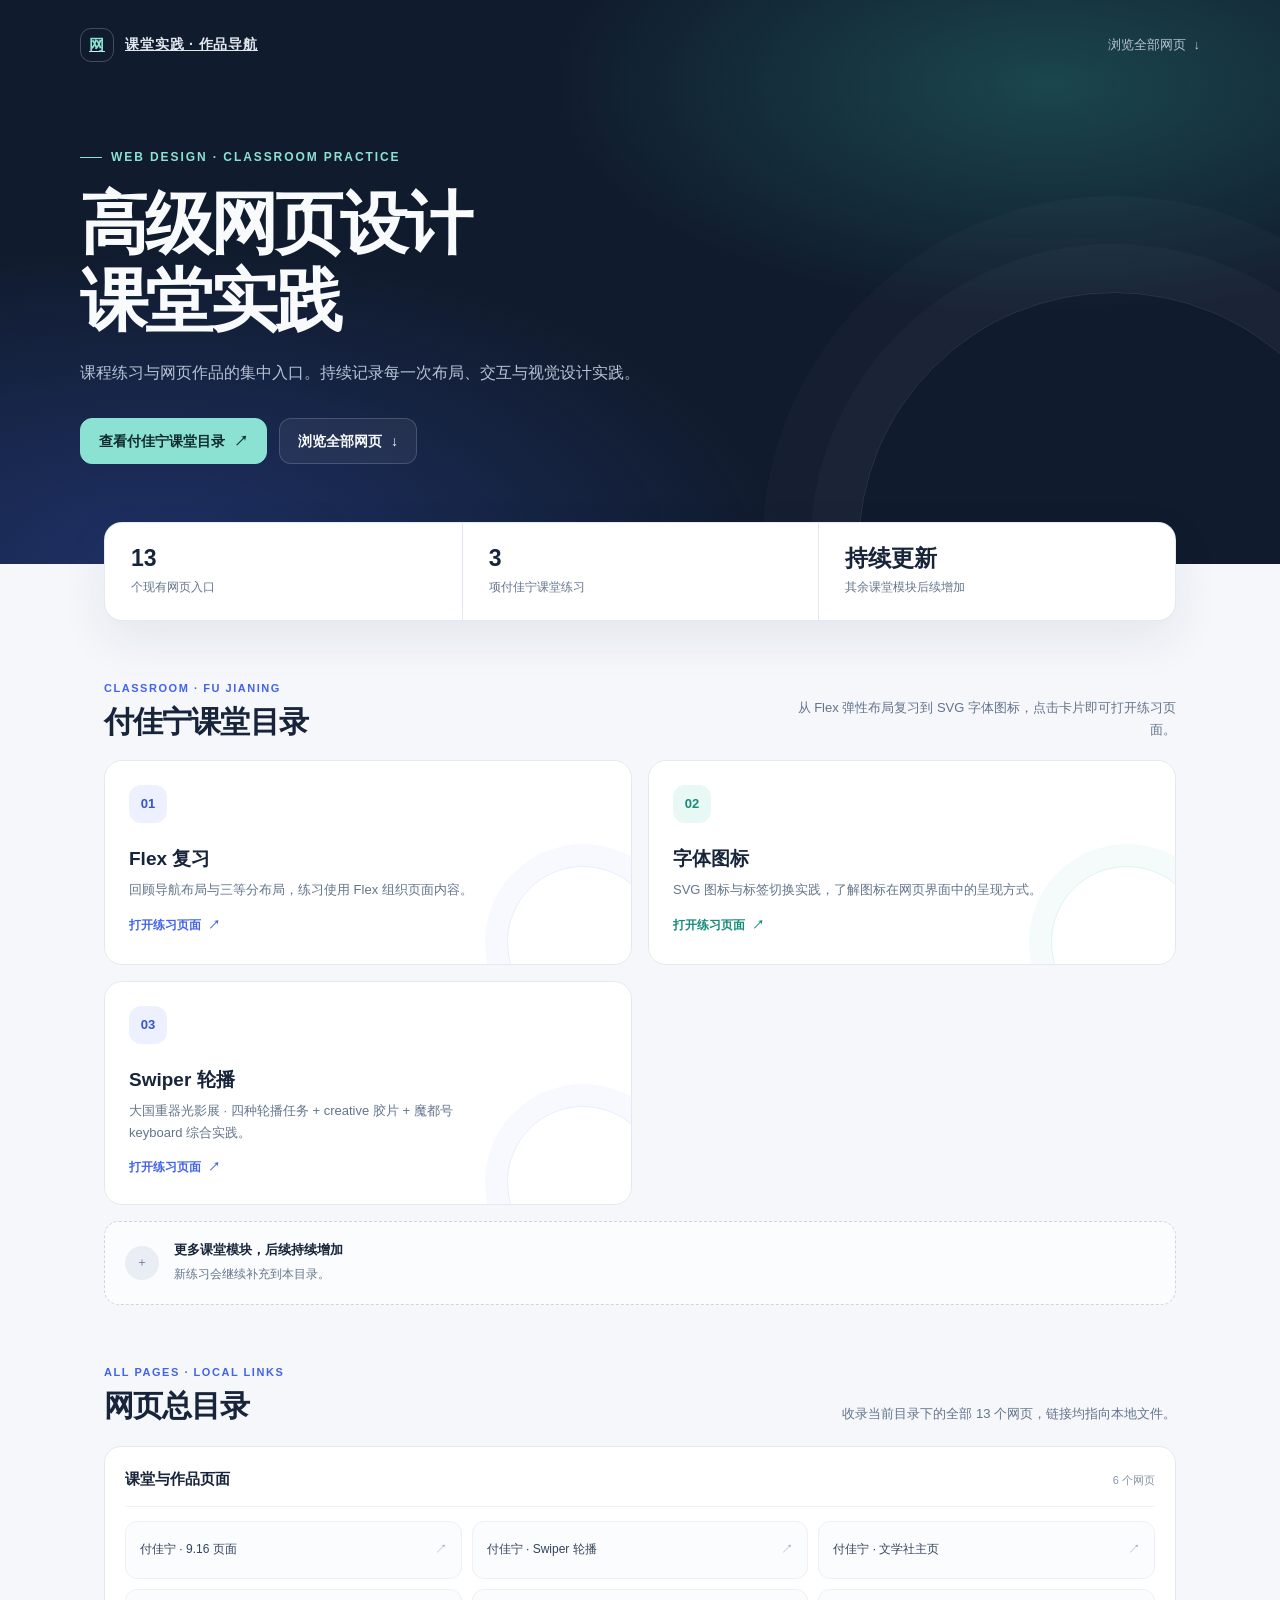
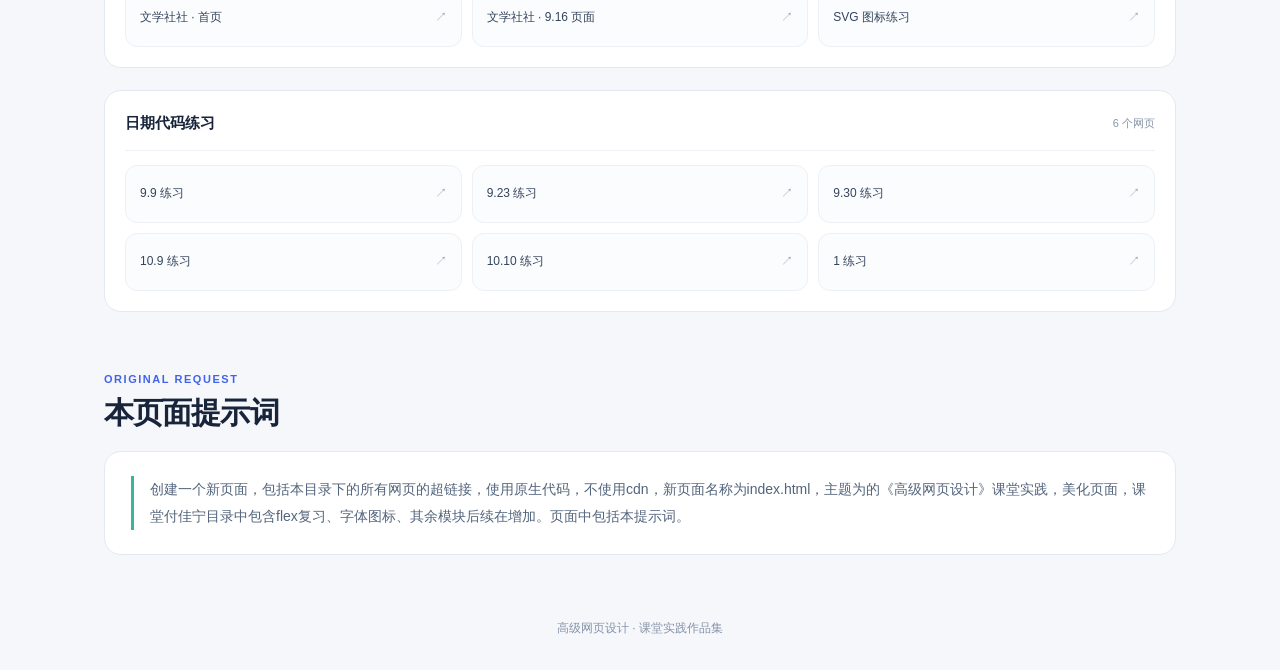
==== index.html @ 36445c53 "课堂实践导航页：新增 Swiper 轮播入口卡片 付佳宁课堂目录加第03项 Swiper 轮播，统计改为3项，网页总目录课堂页面增至6个" ====
<!DOCTYPE html>
<html lang="zh-CN">
<head>
    <meta charset="UTF-8">
    <meta name="viewport" content="width=device-width, initial-scale=1.0">
    <meta name="theme-color" content="#101b2d">
    <title>高级网页设计｜课堂实践</title>
    <style>
        :root {
            color-scheme: light;
            --ink: #17243a;
            --muted: #64748b;
            --paper: #f5f7fb;
            --line: #e4e9f1;
            --blue: #4263eb;
            --teal: #36b6a1;
        }

        * {
            box-sizing: border-box;
        }

        html {
            scroll-behavior: smooth;
        }

        body {
            min-width: 320px;
            margin: 0;
            color: var(--ink);
            background: var(--paper);
            font-family: "Microsoft YaHei", "PingFang SC", Arial, sans-serif;
            line-height: 1.65;
        }

        a {
            color: inherit;
        }

        .hero {
            position: relative;
            overflow: hidden;
            padding: 28px max(6vw, 24px) 100px;
            color: #f8fafc;
            background:
                radial-gradient(ellipse at 82% 15%, rgba(54, 182, 161, .28), transparent 34%),
                radial-gradient(ellipse at 12% 100%, rgba(66, 99, 235, .3), transparent 40%),
                #101b2d;
        }

        .hero::after {
            position: absolute;
            right: -90px;
            bottom: -240px;
            width: 510px;
            height: 510px;
            border: 1px solid rgba(255, 255, 255, .1);
            border-radius: 50%;
            box-shadow: 0 0 0 48px rgba(255, 255, 255, .025), 0 0 0 96px rgba(255, 255, 255, .02);
            content: "";
            pointer-events: none;
        }

        .topbar,
        .hero-content,
        main,
        footer {
            width: min(1120px, 100%);
            margin-inline: auto;
        }

        .topbar {
            display: flex;
            align-items: center;
            justify-content: space-between;
            gap: 20px;
        }

        .brand {
            display: flex;
            align-items: center;
            gap: 11px;
            color: #e2e8f0;
            font-size: 14px;
            font-weight: 700;
            letter-spacing: .06em;
        }

        .brand-mark {
            display: grid;
            width: 34px;
            height: 34px;
            place-items: center;
            border: 1px solid rgba(255, 255, 255, .22);
            border-radius: 11px;
            color: #8ce2d2;
            font-size: 15px;
        }

        .top-link {
            color: #b7c3d5;
            font-size: 13px;
            text-decoration: none;
        }

        .top-link:hover {
            color: white;
        }

        .hero-content {
            position: relative;
            z-index: 1;
            padding-top: 78px;
        }

        .eyebrow {
            display: inline-flex;
            align-items: center;
            gap: 9px;
            margin: 0 0 18px;
            color: #8ce2d2;
            font-size: 12px;
            font-weight: 700;
            letter-spacing: .16em;
            text-transform: uppercase;
        }

        .eyebrow::before {
            width: 22px;
            height: 1px;
            background: currentColor;
            content: "";
        }

        h1 {
            max-width: 760px;
            margin: 0;
            font-size: clamp(38px, 6vw, 68px);
            font-weight: 750;
            letter-spacing: -.045em;
            line-height: 1.12;
        }

        .hero-copy {
            max-width: 570px;
            margin: 22px 0 0;
            color: #b7c3d5;
            font-size: 16px;
        }

        .hero-actions {
            display: flex;
            flex-wrap: wrap;
            gap: 12px;
            margin-top: 32px;
        }

        .button {
            display: inline-flex;
            min-height: 46px;
            align-items: center;
            justify-content: center;
            gap: 9px;
            padding: 0 18px;
            border: 1px solid rgba(255, 255, 255, .16);
            border-radius: 12px;
            color: #f8fafc;
            background: rgba(255, 255, 255, .06);
            font-size: 14px;
            font-weight: 700;
            text-decoration: none;
            transition: transform .2s ease, background .2s ease;
        }

        .button.primary {
            border-color: #8ce2d2;
            color: #102b30;
            background: #8ce2d2;
        }

        .button:hover {
            transform: translateY(-2px);
            background: rgba(255, 255, 255, .13);
        }

        .button.primary:hover {
            background: #a4efdf;
        }

        main {
            position: relative;
            z-index: 2;
            padding: 0 24px 64px;
            margin-top: -42px;
        }

        .overview {
            display: grid;
            grid-template-columns: repeat(3, 1fr);
            overflow: hidden;
            border: 1px solid rgba(226, 232, 240, .9);
            border-radius: 18px;
            background: #fff;
            box-shadow: 0 18px 48px rgba(23, 36, 58, .08);
        }

        .stat {
            padding: 22px 26px;
        }

        .stat + .stat {
            border-left: 1px solid var(--line);
        }

        .stat strong {
            display: block;
            color: var(--ink);
            font-size: 23px;
            line-height: 1.2;
        }

        .stat span {
            display: block;
            margin-top: 5px;
            color: var(--muted);
            font-size: 12px;
        }

        .section {
            padding-top: 58px;
            scroll-margin-top: 24px;
        }

        .section-heading {
            display: flex;
            align-items: end;
            justify-content: space-between;
            gap: 20px;
            margin-bottom: 20px;
        }

        .section-kicker {
            margin: 0 0 6px;
            color: var(--blue);
            font-size: 11px;
            font-weight: 800;
            letter-spacing: .14em;
        }

        h2 {
            margin: 0;
            font-size: clamp(23px, 3vw, 30px);
            letter-spacing: -.03em;
            line-height: 1.25;
        }

        .section-note {
            max-width: 390px;
            margin: 0;
            color: var(--muted);
            font-size: 13px;
            text-align: right;
        }

        .practice-grid {
            display: grid;
            grid-template-columns: repeat(2, minmax(0, 1fr));
            gap: 16px;
        }

        .practice-card {
            position: relative;
            overflow: hidden;
            min-height: 205px;
            padding: 24px;
            border: 1px solid var(--line);
            border-radius: 18px;
            background: #fff;
            text-decoration: none;
            transition: border-color .2s ease, box-shadow .2s ease, transform .2s ease;
        }

        .practice-card::after {
            position: absolute;
            right: -28px;
            bottom: -54px;
            width: 150px;
            height: 150px;
            border: 1px solid rgba(66, 99, 235, .12);
            border-radius: 50%;
            box-shadow: 0 0 0 22px rgba(66, 99, 235, .035);
            content: "";
            pointer-events: none;
        }

        .practice-card:hover,
        .page-link:hover {
            transform: translateY(-3px);
            border-color: #b7c4f7;
            box-shadow: 0 14px 30px rgba(23, 36, 58, .08);
        }

        .practice-card.icon-card::after {
            border-color: rgba(54, 182, 161, .17);
            box-shadow: 0 0 0 22px rgba(54, 182, 161, .05);
        }

        .card-index {
            display: inline-grid;
            width: 38px;
            height: 38px;
            place-items: center;
            border-radius: 12px;
            color: #3754ce;
            background: #edf1ff;
            font-size: 13px;
            font-weight: 800;
        }

        .icon-card .card-index {
            color: #168b79;
            background: #e8f8f4;
        }

        .practice-card h3 {
            margin: 20px 0 5px;
            font-size: 19px;
        }

        .practice-card p {
            max-width: 380px;
            margin: 0;
            color: var(--muted);
            font-size: 13px;
        }

        .card-cta {
            display: inline-block;
            margin-top: 15px;
            color: var(--blue);
            font-size: 12px;
            font-weight: 800;
        }

        .icon-card .card-cta {
            color: #168b79;
        }

        .upcoming {
            display: flex;
            align-items: center;
            gap: 15px;
            margin-top: 16px;
            padding: 17px 20px;
            border: 1px dashed #cbd5e1;
            border-radius: 15px;
            background: rgba(255, 255, 255, .62);
        }

        .upcoming-mark {
            display: grid;
            width: 34px;
            height: 34px;
            flex: 0 0 auto;
            place-items: center;
            border-radius: 50%;
            color: #53647c;
            background: #e9eef5;
            font-size: 19px;
        }

        .upcoming strong {
            display: block;
            font-size: 13px;
        }

        .upcoming span {
            color: var(--muted);
            font-size: 12px;
        }

        .directory-group {
            margin-top: 22px;
            padding: 20px;
            border: 1px solid var(--line);
            border-radius: 17px;
            background: #fff;
        }

        .group-heading {
            display: flex;
            align-items: center;
            justify-content: space-between;
            gap: 12px;
            padding-bottom: 14px;
            border-bottom: 1px solid #eef1f6;
        }

        .group-heading h3 {
            margin: 0;
            font-size: 15px;
        }

        .group-count {
            color: #8794a8;
            font-size: 11px;
        }

        .page-list {
            display: grid;
            grid-template-columns: repeat(3, minmax(0, 1fr));
            gap: 10px;
            padding-top: 14px;
        }

        .page-link {
            display: flex;
            min-height: 58px;
            align-items: center;
            justify-content: space-between;
            gap: 10px;
            padding: 12px 14px;
            border: 1px solid #edf0f5;
            border-radius: 12px;
            color: #34445c;
            background: #fbfcfe;
            font-size: 12px;
            text-decoration: none;
            transition: border-color .2s ease, box-shadow .2s ease, transform .2s ease;
        }

        .page-link span:last-child {
            color: #9aa6b8;
        }

        .prompt-card {
            padding: 24px 26px;
            border: 1px solid var(--line);
            border-radius: 17px;
            background: #fff;
        }

        .prompt-card p {
            margin: 0;
            padding-left: 16px;
            border-left: 3px solid var(--teal);
            color: #53647c;
            font-size: 14px;
            line-height: 1.9;
        }

        footer {
            padding: 0 24px 32px;
            color: #8794a8;
            font-size: 12px;
            text-align: center;
        }

        @media (max-width: 700px) {
            .hero {
                padding: 22px 20px 82px;
            }

            .hero-content {
                padding-top: 62px;
            }

            main {
                padding-inline: 16px;
            }

            .overview {
                grid-template-columns: 1fr;
            }

            .stat {
                display: flex;
                align-items: baseline;
                justify-content: space-between;
                gap: 12px;
                padding: 15px 20px;
            }

            .stat + .stat {
                border-top: 1px solid var(--line);
                border-left: 0;
            }

            .stat span {
                margin-top: 0;
                text-align: right;
            }

            .section-heading {
                align-items: start;
                flex-direction: column;
                gap: 8px;
            }

            .section-note {
                text-align: left;
            }

            .practice-grid {
                grid-template-columns: 1fr;
            }

            .page-list {
                grid-template-columns: repeat(2, minmax(0, 1fr));
            }
        }

        @media (max-width: 440px) {
            .top-link {
                font-size: 11px;
            }

            .page-list {
                grid-template-columns: 1fr;
            }

            .directory-group {
                padding: 16px;
            }
        }

        @media (prefers-reduced-motion: reduce) {
            *,
            *::before,
            *::after {
                scroll-behavior: auto !important;
                transition-duration: .01ms !important;
            }
        }
    </style>
</head>
<body>
    <header class="hero">
        <nav class="topbar" aria-label="页面导航">
            <a class="brand" href="#top">
                <span class="brand-mark" aria-hidden="true">网</span>
                <span>课堂实践 · 作品导航</span>
            </a>
            <a class="top-link" href="#directory">浏览全部网页&nbsp; ↓</a>
        </nav>
        <div class="hero-content" id="top">
            <p class="eyebrow">WEB DESIGN · CLASSROOM PRACTICE</p>
            <h1>高级网页设计<br>课堂实践</h1>
            <p class="hero-copy">课程练习与网页作品的集中入口。持续记录每一次布局、交互与视觉设计实践。</p>
            <div class="hero-actions">
                <a class="button primary" href="#practice">查看付佳宁课堂目录 <span aria-hidden="true">↗</span></a>
                <a class="button" href="#directory">浏览全部网页 <span aria-hidden="true">↓</span></a>
            </div>
        </div>
    </header>

    <main>
        <section class="overview" aria-label="网页目录概况">
            <div class="stat"><strong>13</strong><span>个现有网页入口</span></div>
            <div class="stat"><strong>3</strong><span>项付佳宁课堂练习</span></div>
            <div class="stat"><strong>持续更新</strong><span>其余课堂模块后续增加</span></div>
        </section>

        <section class="section" id="practice">
            <div class="section-heading">
                <div>
                    <p class="section-kicker">CLASSROOM · FU JIANING</p>
                    <h2>付佳宁课堂目录</h2>
                </div>
                <p class="section-note">从 Flex 弹性布局复习到 SVG 字体图标，点击卡片即可打开练习页面。</p>
            </div>

            <div class="practice-grid">
                <a class="practice-card" href="333/24002120623付佳宁/index.html">
                    <span class="card-index">01</span>
                    <h3>Flex 复习</h3>
                    <p>回顾导航布局与三等分布局，练习使用 Flex 组织页面内容。</p>
                    <span class="card-cta">打开练习页面&nbsp; ↗</span>
                </a>
                <a class="practice-card icon-card" href="333/24002120623付佳宁/felx.html">
                    <span class="card-index">02</span>
                    <h3>字体图标</h3>
                    <p>SVG 图标与标签切换实践，了解图标在网页界面中的呈现方式。</p>
                    <span class="card-cta">打开练习页面&nbsp; ↗</span>
                </a>
                <a class="practice-card" href="333/24002120623付佳宁/swiper-task.html">
                    <span class="card-index">03</span>
                    <h3>Swiper 轮播</h3>
                    <p>大国重器光影展 · 四种轮播任务 + creative 胶片 + 魔都号 keyboard 综合实践。</p>
                    <span class="card-cta">打开练习页面&nbsp; ↗</span>
                </a>
            </div>

            <div class="upcoming">
                <span class="upcoming-mark" aria-hidden="true">＋</span>
                <div>
                    <strong>更多课堂模块，后续持续增加</strong>
                    <span>新练习会继续补充到本目录。</span>
                </div>
            </div>
        </section>

        <section class="section" id="directory">
            <div class="section-heading">
                <div>
                    <p class="section-kicker">ALL PAGES · LOCAL LINKS</p>
                    <h2>网页总目录</h2>
                </div>
                <p class="section-note">收录当前目录下的全部 13 个网页，链接均指向本地文件。</p>
            </div>

            <section class="directory-group" aria-labelledby="student-work-title">
                <div class="group-heading">
                    <h3 id="student-work-title">课堂与作品页面</h3>
                    <span class="group-count">6 个网页</span>
                </div>
                <div class="page-list">
                    <a class="page-link" href="333/24002120623付佳宁/9.16.html"><span>付佳宁 · 9.16 页面</span><span>↗</span></a>
                    <a class="page-link" href="333/24002120623付佳宁/swiper-task.html"><span>付佳宁 · Swiper 轮播</span><span>↗</span></a>
                    <a class="page-link" href="24002120623付佳宁/index.html"><span>付佳宁 · 文学社主页</span><span>↗</span></a>
                    <a class="page-link" href="新建文件夹/index.html"><span>文学社社 · 首页</span><span>↗</span></a>
                    <a class="page-link" href="新建文件夹/9.16.html"><span>文学社社 · 9.16 页面</span><span>↗</span></a>
                    <a class="page-link" href="新建文件夹/felx.html"><span>SVG 图标练习</span><span>↗</span></a>
                </div>
            </section>

            <section class="directory-group" aria-labelledby="date-work-title">
                <div class="group-heading">
                    <h3 id="date-work-title">日期代码练习</h3>
                    <span class="group-count">6 个网页</span>
                </div>
                <div class="page-list">
                    <a class="page-link" href="日期代码/9.9.html"><span>9.9 练习</span><span>↗</span></a>
                    <a class="page-link" href="日期代码/9.23.html"><span>9.23 练习</span><span>↗</span></a>
                    <a class="page-link" href="日期代码/9.30.html"><span>9.30 练习</span><span>↗</span></a>
                    <a class="page-link" href="日期代码/10.9.html"><span>10.9 练习</span><span>↗</span></a>
                    <a class="page-link" href="日期代码/10.10.html"><span>10.10 练习</span><span>↗</span></a>
                    <a class="page-link" href="日期代码/1.html"><span>1 练习</span><span>↗</span></a>
                </div>
            </section>
        </section>

        <section class="section" id="prompt">
            <div class="section-heading">
                <div>
                    <p class="section-kicker">ORIGINAL REQUEST</p>
                    <h2>本页面提示词</h2>
                </div>
            </div>
            <div class="prompt-card">
                <p>创建一个新页面，包括本目录下的所有网页的超链接，使用原生代码，不使用cdn，新页面名称为index.html，主题为的《高级网页设计》课堂实践，美化页面，课堂付佳宁目录中包含flex复习、字体图标、其余模块后续在增加。页面中包括本提示词。</p>
            </div>
        </section>
    </main>

    <footer>高级网页设计 · 课堂实践作品集</footer>
</body>
</html>
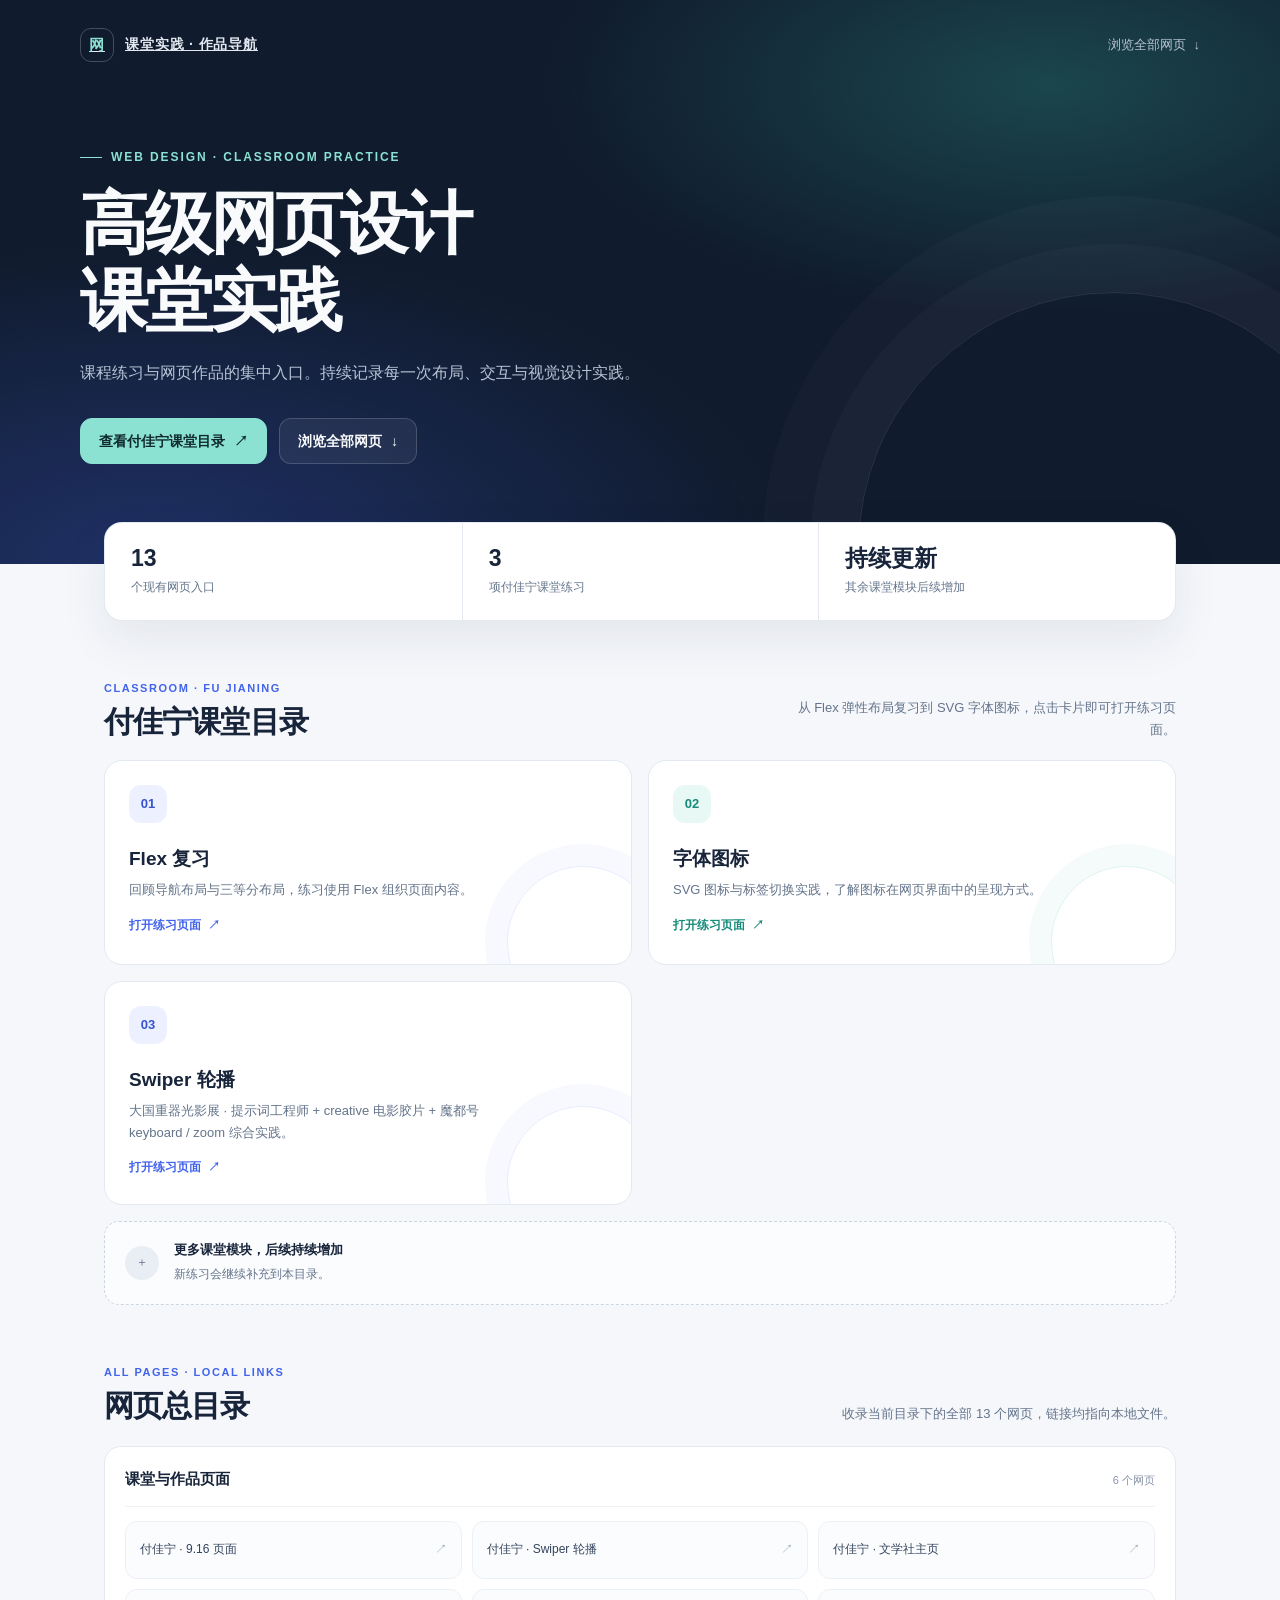
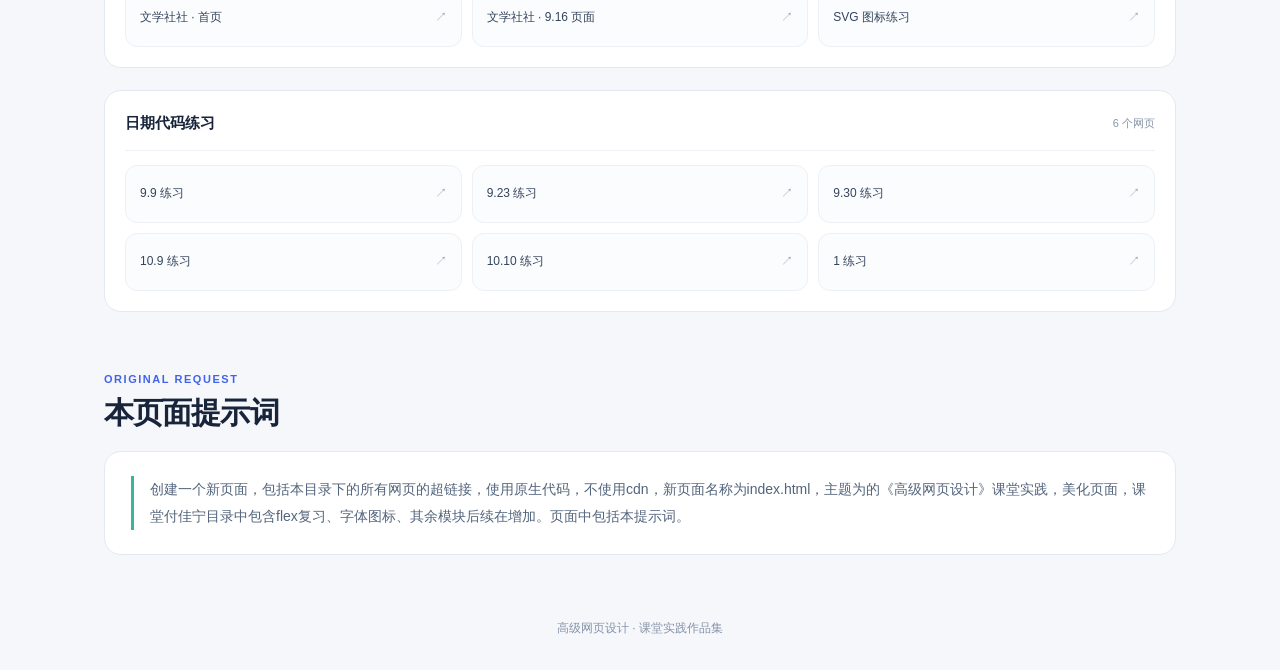
==== commit eb03bad1: "导航页 03 Swiper 轮播卡片改指三任务新页面 swiper-three-tasks.html，描述同步更新" ====
--- a/index.html
+++ b/index.html
@@ -571,22 +571,22 @@
             </div>
 
             <div class="practice-grid">
-                <a class="practice-card" href="333/24002120623付佳宁/index.html">
+                <a class="practice-card" href="333/24002120623fujianing/index.html">
                     <span class="card-index">01</span>
                     <h3>Flex 复习</h3>
                     <p>回顾导航布局与三等分布局，练习使用 Flex 组织页面内容。</p>
                     <span class="card-cta">打开练习页面&nbsp; ↗</span>
                 </a>
-                <a class="practice-card icon-card" href="333/24002120623付佳宁/felx.html">
+                <a class="practice-card icon-card" href="333/24002120623fujianing/felx.html">
                     <span class="card-index">02</span>
                     <h3>字体图标</h3>
                     <p>SVG 图标与标签切换实践，了解图标在网页界面中的呈现方式。</p>
                     <span class="card-cta">打开练习页面&nbsp; ↗</span>
                 </a>
-                <a class="practice-card" href="333/24002120623付佳宁/swiper-task.html">
+                <a class="practice-card" href="swiper-three-tasks.html">
                     <span class="card-index">03</span>
                     <h3>Swiper 轮播</h3>
-                    <p>大国重器光影展 · 四种轮播任务 + creative 胶片 + 魔都号 keyboard 综合实践。</p>
+                    <p>大国重器光影展 · 提示词工程师 + creative 电影胶片 + 魔都号 keyboard / zoom 综合实践。</p>
                     <span class="card-cta">打开练习页面&nbsp; ↗</span>
                 </a>
             </div>
@@ -615,9 +615,9 @@
                     <span class="group-count">6 个网页</span>
                 </div>
                 <div class="page-list">
-                    <a class="page-link" href="333/24002120623付佳宁/9.16.html"><span>付佳宁 · 9.16 页面</span><span>↗</span></a>
-                    <a class="page-link" href="333/24002120623付佳宁/swiper-task.html"><span>付佳宁 · Swiper 轮播</span><span>↗</span></a>
-                    <a class="page-link" href="24002120623付佳宁/index.html"><span>付佳宁 · 文学社主页</span><span>↗</span></a>
+                    <a class="page-link" href="333/24002120623fujianing/9.16.html"><span>付佳宁 · 9.16 页面</span><span>↗</span></a>
+                    <a class="page-link" href="333/24002120623fujianing/swiper-task.html"><span>付佳宁 · Swiper 轮播</span><span>↗</span></a>
+                    <a class="page-link" href="24002120623fujianing/index.html"><span>付佳宁 · 文学社主页</span><span>↗</span></a>
                     <a class="page-link" href="新建文件夹/index.html"><span>文学社社 · 首页</span><span>↗</span></a>
                     <a class="page-link" href="新建文件夹/9.16.html"><span>文学社社 · 9.16 页面</span><span>↗</span></a>
                     <a class="page-link" href="新建文件夹/felx.html"><span>SVG 图标练习</span><span>↗</span></a>
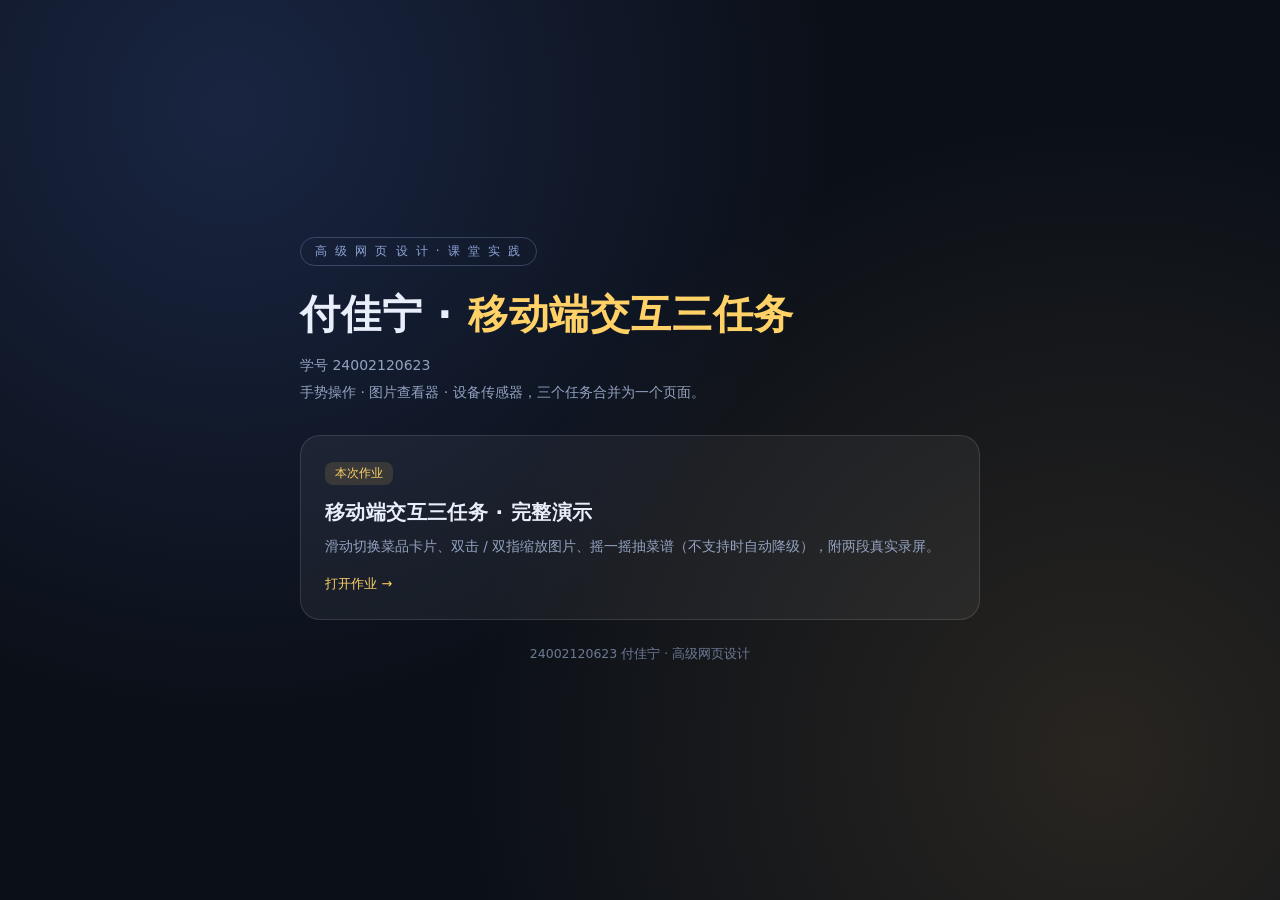
==== commit ebcf0ad5: "清理仓库：只保留本次移动端三任务作业，首页改为唯一入口" ====
--- a/index.html
+++ b/index.html
@@ -1,658 +1,80 @@
 <!DOCTYPE html>
 <html lang="zh-CN">
 <head>
-    <meta charset="UTF-8">
-    <meta name="viewport" content="width=device-width, initial-scale=1.0">
-    <meta name="theme-color" content="#101b2d">
-    <title>高级网页设计｜课堂实践</title>
-    <style>
-        :root {
-            color-scheme: light;
-            --ink: #17243a;
-            --muted: #64748b;
-            --paper: #f5f7fb;
-            --line: #e4e9f1;
-            --blue: #4263eb;
-            --teal: #36b6a1;
-        }
-
-        * {
-            box-sizing: border-box;
-        }
-
-        html {
-            scroll-behavior: smooth;
-        }
-
-        body {
-            min-width: 320px;
-            margin: 0;
-            color: var(--ink);
-            background: var(--paper);
-            font-family: "Microsoft YaHei", "PingFang SC", Arial, sans-serif;
-            line-height: 1.65;
-        }
-
-        a {
-            color: inherit;
-        }
-
-        .hero {
-            position: relative;
-            overflow: hidden;
-            padding: 28px max(6vw, 24px) 100px;
-            color: #f8fafc;
-            background:
-                radial-gradient(ellipse at 82% 15%, rgba(54, 182, 161, .28), transparent 34%),
-                radial-gradient(ellipse at 12% 100%, rgba(66, 99, 235, .3), transparent 40%),
-                #101b2d;
-        }
-
-        .hero::after {
-            position: absolute;
-            right: -90px;
-            bottom: -240px;
-            width: 510px;
-            height: 510px;
-            border: 1px solid rgba(255, 255, 255, .1);
-            border-radius: 50%;
-            box-shadow: 0 0 0 48px rgba(255, 255, 255, .025), 0 0 0 96px rgba(255, 255, 255, .02);
-            content: "";
-            pointer-events: none;
-        }
-
-        .topbar,
-        .hero-content,
-        main,
-        footer {
-            width: min(1120px, 100%);
-            margin-inline: auto;
-        }
-
-        .topbar {
-            display: flex;
-            align-items: center;
-            justify-content: space-between;
-            gap: 20px;
-        }
-
-        .brand {
-            display: flex;
-            align-items: center;
-            gap: 11px;
-            color: #e2e8f0;
-            font-size: 14px;
-            font-weight: 700;
-            letter-spacing: .06em;
-        }
-
-        .brand-mark {
-            display: grid;
-            width: 34px;
-            height: 34px;
-            place-items: center;
-            border: 1px solid rgba(255, 255, 255, .22);
-            border-radius: 11px;
-            color: #8ce2d2;
-            font-size: 15px;
-        }
-
-        .top-link {
-            color: #b7c3d5;
-            font-size: 13px;
-            text-decoration: none;
-        }
-
-        .top-link:hover {
-            color: white;
-        }
-
-        .hero-content {
-            position: relative;
-            z-index: 1;
-            padding-top: 78px;
-        }
-
-        .eyebrow {
-            display: inline-flex;
-            align-items: center;
-            gap: 9px;
-            margin: 0 0 18px;
-            color: #8ce2d2;
-            font-size: 12px;
-            font-weight: 700;
-            letter-spacing: .16em;
-            text-transform: uppercase;
-        }
-
-        .eyebrow::before {
-            width: 22px;
-            height: 1px;
-            background: currentColor;
-            content: "";
-        }
-
-        h1 {
-            max-width: 760px;
-            margin: 0;
-            font-size: clamp(38px, 6vw, 68px);
-            font-weight: 750;
-            letter-spacing: -.045em;
-            line-height: 1.12;
-        }
-
-        .hero-copy {
-            max-width: 570px;
-            margin: 22px 0 0;
-            color: #b7c3d5;
-            font-size: 16px;
-        }
-
-        .hero-actions {
-            display: flex;
-            flex-wrap: wrap;
-            gap: 12px;
-            margin-top: 32px;
-        }
-
-        .button {
-            display: inline-flex;
-            min-height: 46px;
-            align-items: center;
-            justify-content: center;
-            gap: 9px;
-            padding: 0 18px;
-            border: 1px solid rgba(255, 255, 255, .16);
-            border-radius: 12px;
-            color: #f8fafc;
-            background: rgba(255, 255, 255, .06);
-            font-size: 14px;
-            font-weight: 700;
-            text-decoration: none;
-            transition: transform .2s ease, background .2s ease;
-        }
-
-        .button.primary {
-            border-color: #8ce2d2;
-            color: #102b30;
-            background: #8ce2d2;
-        }
-
-        .button:hover {
-            transform: translateY(-2px);
-            background: rgba(255, 255, 255, .13);
-        }
-
-        .button.primary:hover {
-            background: #a4efdf;
-        }
-
-        main {
-            position: relative;
-            z-index: 2;
-            padding: 0 24px 64px;
-            margin-top: -42px;
-        }
-
-        .overview {
-            display: grid;
-            grid-template-columns: repeat(3, 1fr);
-            overflow: hidden;
-            border: 1px solid rgba(226, 232, 240, .9);
-            border-radius: 18px;
-            background: #fff;
-            box-shadow: 0 18px 48px rgba(23, 36, 58, .08);
-        }
-
-        .stat {
-            padding: 22px 26px;
-        }
-
-        .stat + .stat {
-            border-left: 1px solid var(--line);
-        }
-
-        .stat strong {
-            display: block;
-            color: var(--ink);
-            font-size: 23px;
-            line-height: 1.2;
-        }
-
-        .stat span {
-            display: block;
-            margin-top: 5px;
-            color: var(--muted);
-            font-size: 12px;
-        }
-
-        .section {
-            padding-top: 58px;
-            scroll-margin-top: 24px;
-        }
-
-        .section-heading {
-            display: flex;
-            align-items: end;
-            justify-content: space-between;
-            gap: 20px;
-            margin-bottom: 20px;
-        }
-
-        .section-kicker {
-            margin: 0 0 6px;
-            color: var(--blue);
-            font-size: 11px;
-            font-weight: 800;
-            letter-spacing: .14em;
-        }
-
-        h2 {
-            margin: 0;
-            font-size: clamp(23px, 3vw, 30px);
-            letter-spacing: -.03em;
-            line-height: 1.25;
-        }
-
-        .section-note {
-            max-width: 390px;
-            margin: 0;
-            color: var(--muted);
-            font-size: 13px;
-            text-align: right;
-        }
-
-        .practice-grid {
-            display: grid;
-            grid-template-columns: repeat(2, minmax(0, 1fr));
-            gap: 16px;
-        }
-
-        .practice-card {
-            position: relative;
-            overflow: hidden;
-            min-height: 205px;
-            padding: 24px;
-            border: 1px solid var(--line);
-            border-radius: 18px;
-            background: #fff;
-            text-decoration: none;
-            transition: border-color .2s ease, box-shadow .2s ease, transform .2s ease;
-        }
-
-        .practice-card::after {
-            position: absolute;
-            right: -28px;
-            bottom: -54px;
-            width: 150px;
-            height: 150px;
-            border: 1px solid rgba(66, 99, 235, .12);
-            border-radius: 50%;
-            box-shadow: 0 0 0 22px rgba(66, 99, 235, .035);
-            content: "";
-            pointer-events: none;
-        }
-
-        .practice-card:hover,
-        .page-link:hover {
-            transform: translateY(-3px);
-            border-color: #b7c4f7;
-            box-shadow: 0 14px 30px rgba(23, 36, 58, .08);
-        }
-
-        .practice-card.icon-card::after {
-            border-color: rgba(54, 182, 161, .17);
-            box-shadow: 0 0 0 22px rgba(54, 182, 161, .05);
-        }
-
-        .card-index {
-            display: inline-grid;
-            width: 38px;
-            height: 38px;
-            place-items: center;
-            border-radius: 12px;
-            color: #3754ce;
-            background: #edf1ff;
-            font-size: 13px;
-            font-weight: 800;
-        }
-
-        .icon-card .card-index {
-            color: #168b79;
-            background: #e8f8f4;
-        }
-
-        .practice-card h3 {
-            margin: 20px 0 5px;
-            font-size: 19px;
-        }
-
-        .practice-card p {
-            max-width: 380px;
-            margin: 0;
-            color: var(--muted);
-            font-size: 13px;
-        }
-
-        .card-cta {
-            display: inline-block;
-            margin-top: 15px;
-            color: var(--blue);
-            font-size: 12px;
-            font-weight: 800;
-        }
-
-        .icon-card .card-cta {
-            color: #168b79;
-        }
-
-        .upcoming {
-            display: flex;
-            align-items: center;
-            gap: 15px;
-            margin-top: 16px;
-            padding: 17px 20px;
-            border: 1px dashed #cbd5e1;
-            border-radius: 15px;
-            background: rgba(255, 255, 255, .62);
-        }
-
-        .upcoming-mark {
-            display: grid;
-            width: 34px;
-            height: 34px;
-            flex: 0 0 auto;
-            place-items: center;
-            border-radius: 50%;
-            color: #53647c;
-            background: #e9eef5;
-            font-size: 19px;
-        }
-
-        .upcoming strong {
-            display: block;
-            font-size: 13px;
-        }
-
-        .upcoming span {
-            color: var(--muted);
-            font-size: 12px;
-        }
-
-        .directory-group {
-            margin-top: 22px;
-            padding: 20px;
-            border: 1px solid var(--line);
-            border-radius: 17px;
-            background: #fff;
-        }
-
-        .group-heading {
-            display: flex;
-            align-items: center;
-            justify-content: space-between;
-            gap: 12px;
-            padding-bottom: 14px;
-            border-bottom: 1px solid #eef1f6;
-        }
-
-        .group-heading h3 {
-            margin: 0;
-            font-size: 15px;
-        }
-
-        .group-count {
-            color: #8794a8;
-            font-size: 11px;
-        }
-
-        .page-list {
-            display: grid;
-            grid-template-columns: repeat(3, minmax(0, 1fr));
-            gap: 10px;
-            padding-top: 14px;
-        }
-
-        .page-link {
-            display: flex;
-            min-height: 58px;
-            align-items: center;
-            justify-content: space-between;
-            gap: 10px;
-            padding: 12px 14px;
-            border: 1px solid #edf0f5;
-            border-radius: 12px;
-            color: #34445c;
-            background: #fbfcfe;
-            font-size: 12px;
-            text-decoration: none;
-            transition: border-color .2s ease, box-shadow .2s ease, transform .2s ease;
-        }
-
-        .page-link span:last-child {
-            color: #9aa6b8;
-        }
-
-        .prompt-card {
-            padding: 24px 26px;
-            border: 1px solid var(--line);
-            border-radius: 17px;
-            background: #fff;
-        }
-
-        .prompt-card p {
-            margin: 0;
-            padding-left: 16px;
-            border-left: 3px solid var(--teal);
-            color: #53647c;
-            font-size: 14px;
-            line-height: 1.9;
-        }
-
-        footer {
-            padding: 0 24px 32px;
-            color: #8794a8;
-            font-size: 12px;
-            text-align: center;
-        }
-
-        @media (max-width: 700px) {
-            .hero {
-                padding: 22px 20px 82px;
-            }
-
-            .hero-content {
-                padding-top: 62px;
-            }
-
-            main {
-                padding-inline: 16px;
-            }
-
-            .overview {
-                grid-template-columns: 1fr;
-            }
-
-            .stat {
-                display: flex;
-                align-items: baseline;
-                justify-content: space-between;
-                gap: 12px;
-                padding: 15px 20px;
-            }
-
-            .stat + .stat {
-                border-top: 1px solid var(--line);
-                border-left: 0;
-            }
-
-            .stat span {
-                margin-top: 0;
-                text-align: right;
-            }
-
-            .section-heading {
-                align-items: start;
-                flex-direction: column;
-                gap: 8px;
-            }
-
-            .section-note {
-                text-align: left;
-            }
-
-            .practice-grid {
-                grid-template-columns: 1fr;
-            }
-
-            .page-list {
-                grid-template-columns: repeat(2, minmax(0, 1fr));
-            }
-        }
-
-        @media (max-width: 440px) {
-            .top-link {
-                font-size: 11px;
-            }
-
-            .page-list {
-                grid-template-columns: 1fr;
-            }
-
-            .directory-group {
-                padding: 16px;
-            }
-        }
-
-        @media (prefers-reduced-motion: reduce) {
-            *,
-            *::before,
-            *::after {
-                scroll-behavior: auto !important;
-                transition-duration: .01ms !important;
-            }
-        }
-    </style>
+<meta charset="UTF-8">
+<meta name="viewport" content="width=device-width, initial-scale=1.0">
+<meta name="theme-color" content="#0b1018">
+<title>高级网页设计 · 付佳宁</title>
+<style>
+  /* fjn_ 首页入口：只保留本次移动端三任务作业 */
+  * { margin: 0; padding: 0; box-sizing: border-box; }
+  body {
+    min-height: 100vh;
+    display: flex;
+    align-items: center;
+    justify-content: center;
+    padding: 24px;
+    font-family: "PingFang SC", "Microsoft YaHei", system-ui, sans-serif;
+    color: #e9eefb;
+    background:
+      radial-gradient(circle at 18% 12%, rgba(88, 130, 255, .18), transparent 46%),
+      radial-gradient(circle at 86% 84%, rgba(255, 188, 92, .12), transparent 48%),
+      #0b1018;
+  }
+  .fjn_wrap { width: 100%; max-width: 680px; }
+  .fjn_eyebrow {
+    display: inline-block;
+    font-size: 12px;
+    letter-spacing: .18em;
+    color: #8fa6d8;
+    border: 1px solid rgba(143, 166, 216, .3);
+    border-radius: 999px;
+    padding: 5px 14px;
+    margin-bottom: 22px;
+  }
+  h1 { font-size: clamp(28px, 7vw, 40px); line-height: 1.3; letter-spacing: .02em; }
+  h1 span { color: #ffd166; }
+  .fjn_sub { margin-top: 12px; font-size: 14px; line-height: 1.9; color: #93a2c0; }
+  .fjn_card {
+    display: block;
+    margin-top: 30px;
+    padding: 26px 24px;
+    border-radius: 20px;
+    text-decoration: none;
+    color: inherit;
+    background: rgba(255, 255, 255, .05);
+    border: 1px solid rgba(255, 255, 255, .12);
+    transition: transform .22s ease, border-color .22s ease, background .22s ease;
+  }
+  .fjn_card:hover { transform: translateY(-3px); border-color: rgba(255, 209, 102, .42); background: rgba(255, 255, 255, .08); }
+  .fjn_tag {
+    display: inline-block;
+    font-size: 12px;
+    color: #ffd166;
+    background: rgba(255, 209, 102, .12);
+    border-radius: 8px;
+    padding: 3px 10px;
+  }
+  .fjn_card h2 { margin-top: 14px; font-size: 20px; letter-spacing: .02em; }
+  .fjn_card p { margin-top: 8px; font-size: 13.5px; line-height: 1.85; color: #93a2c0; }
+  .fjn_go { display: inline-block; margin-top: 16px; font-size: 13px; color: #ffd166; }
+  footer { margin-top: 26px; font-size: 12.5px; color: #6c7a94; text-align: center; }
+</style>
 </head>
 <body>
-    <header class="hero">
-        <nav class="topbar" aria-label="页面导航">
-            <a class="brand" href="#top">
-                <span class="brand-mark" aria-hidden="true">网</span>
-                <span>课堂实践 · 作品导航</span>
-            </a>
-            <a class="top-link" href="#directory">浏览全部网页&nbsp; ↓</a>
-        </nav>
-        <div class="hero-content" id="top">
-            <p class="eyebrow">WEB DESIGN · CLASSROOM PRACTICE</p>
-            <h1>高级网页设计<br>课堂实践</h1>
-            <p class="hero-copy">课程练习与网页作品的集中入口。持续记录每一次布局、交互与视觉设计实践。</p>
-            <div class="hero-actions">
-                <a class="button primary" href="#practice">查看付佳宁课堂目录 <span aria-hidden="true">↗</span></a>
-                <a class="button" href="#directory">浏览全部网页 <span aria-hidden="true">↓</span></a>
-            </div>
-        </div>
-    </header>
+<div class="fjn_wrap">
+  <span class="fjn_eyebrow">高 级 网 页 设 计 · 课 堂 实 践</span>
+  <h1>付佳宁 · <span>移动端交互三任务</span></h1>
+  <p class="fjn_sub">学号 24002120623<br>手势操作 · 图片查看器 · 设备传感器，三个任务合并为一个页面。</p>
 
-    <main>
-        <section class="overview" aria-label="网页目录概况">
-            <div class="stat"><strong>13</strong><span>个现有网页入口</span></div>
-            <div class="stat"><strong>3</strong><span>项付佳宁课堂练习</span></div>
-            <div class="stat"><strong>持续更新</strong><span>其余课堂模块后续增加</span></div>
-        </section>
+  <a class="fjn_card" href="mobile-three-tasks.html">
+    <span class="fjn_tag">本次作业</span>
+    <h2>移动端交互三任务 · 完整演示</h2>
+    <p>滑动切换菜品卡片、双击 / 双指缩放图片、摇一摇抽菜谱（不支持时自动降级），附两段真实录屏。</p>
+    <span class="fjn_go">打开作业 →</span>
+  </a>
 
-        <section class="section" id="practice">
-            <div class="section-heading">
-                <div>
-                    <p class="section-kicker">CLASSROOM · FU JIANING</p>
-                    <h2>付佳宁课堂目录</h2>
-                </div>
-                <p class="section-note">从 Flex 弹性布局复习到 SVG 字体图标，点击卡片即可打开练习页面。</p>
-            </div>
-
-            <div class="practice-grid">
-                <a class="practice-card" href="333/24002120623fujianing/index.html">
-                    <span class="card-index">01</span>
-                    <h3>Flex 复习</h3>
-                    <p>回顾导航布局与三等分布局，练习使用 Flex 组织页面内容。</p>
-                    <span class="card-cta">打开练习页面&nbsp; ↗</span>
-                </a>
-                <a class="practice-card icon-card" href="333/24002120623fujianing/felx.html">
-                    <span class="card-index">02</span>
-                    <h3>字体图标</h3>
-                    <p>SVG 图标与标签切换实践，了解图标在网页界面中的呈现方式。</p>
-                    <span class="card-cta">打开练习页面&nbsp; ↗</span>
-                </a>
-                <a class="practice-card" href="swiper-three-tasks.html">
-                    <span class="card-index">03</span>
-                    <h3>Swiper 轮播</h3>
-                    <p>大国重器光影展 · 提示词工程师 + creative 电影胶片 + 魔都号 keyboard / zoom 综合实践。</p>
-                    <span class="card-cta">打开练习页面&nbsp; ↗</span>
-                </a>
-            </div>
-
-            <div class="upcoming">
-                <span class="upcoming-mark" aria-hidden="true">＋</span>
-                <div>
-                    <strong>更多课堂模块，后续持续增加</strong>
-                    <span>新练习会继续补充到本目录。</span>
-                </div>
-            </div>
-        </section>
-
-        <section class="section" id="directory">
-            <div class="section-heading">
-                <div>
-                    <p class="section-kicker">ALL PAGES · LOCAL LINKS</p>
-                    <h2>网页总目录</h2>
-                </div>
-                <p class="section-note">收录当前目录下的全部 13 个网页，链接均指向本地文件。</p>
-            </div>
-
-            <section class="directory-group" aria-labelledby="student-work-title">
-                <div class="group-heading">
-                    <h3 id="student-work-title">课堂与作品页面</h3>
-                    <span class="group-count">6 个网页</span>
-                </div>
-                <div class="page-list">
-                    <a class="page-link" href="333/24002120623fujianing/9.16.html"><span>付佳宁 · 9.16 页面</span><span>↗</span></a>
-                    <a class="page-link" href="333/24002120623fujianing/swiper-task.html"><span>付佳宁 · Swiper 轮播</span><span>↗</span></a>
-                    <a class="page-link" href="24002120623fujianing/index.html"><span>付佳宁 · 文学社主页</span><span>↗</span></a>
-                    <a class="page-link" href="新建文件夹/index.html"><span>文学社社 · 首页</span><span>↗</span></a>
-                    <a class="page-link" href="新建文件夹/9.16.html"><span>文学社社 · 9.16 页面</span><span>↗</span></a>
-                    <a class="page-link" href="新建文件夹/felx.html"><span>SVG 图标练习</span><span>↗</span></a>
-                </div>
-            </section>
-
-            <section class="directory-group" aria-labelledby="date-work-title">
-                <div class="group-heading">
-                    <h3 id="date-work-title">日期代码练习</h3>
-                    <span class="group-count">6 个网页</span>
-                </div>
-                <div class="page-list">
-                    <a class="page-link" href="日期代码/9.9.html"><span>9.9 练习</span><span>↗</span></a>
-                    <a class="page-link" href="日期代码/9.23.html"><span>9.23 练习</span><span>↗</span></a>
-                    <a class="page-link" href="日期代码/9.30.html"><span>9.30 练习</span><span>↗</span></a>
-                    <a class="page-link" href="日期代码/10.9.html"><span>10.9 练习</span><span>↗</span></a>
-                    <a class="page-link" href="日期代码/10.10.html"><span>10.10 练习</span><span>↗</span></a>
-                    <a class="page-link" href="日期代码/1.html"><span>1 练习</span><span>↗</span></a>
-                </div>
-            </section>
-        </section>
-
-        <section class="section" id="prompt">
-            <div class="section-heading">
-                <div>
-                    <p class="section-kicker">ORIGINAL REQUEST</p>
-                    <h2>本页面提示词</h2>
-                </div>
-            </div>
-            <div class="prompt-card">
-                <p>创建一个新页面，包括本目录下的所有网页的超链接，使用原生代码，不使用cdn，新页面名称为index.html，主题为的《高级网页设计》课堂实践，美化页面，课堂付佳宁目录中包含flex复习、字体图标、其余模块后续在增加。页面中包括本提示词。</p>
-            </div>
-        </section>
-    </main>
-
-    <footer>高级网页设计 · 课堂实践作品集</footer>
+  <footer>24002120623 付佳宁 · 高级网页设计</footer>
+</div>
 </body>
 </html>
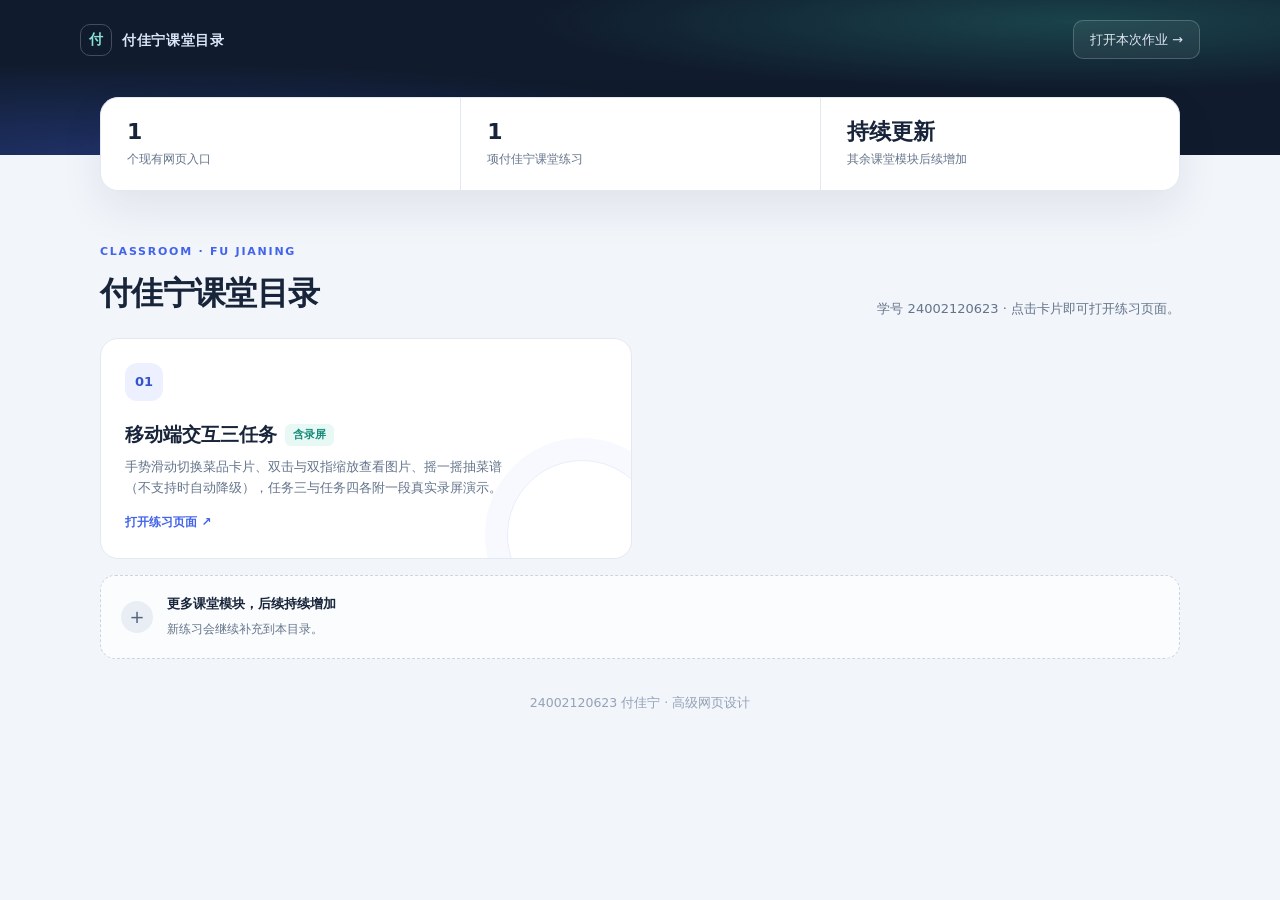
==== commit 9644b11a: "首页恢复课堂目录样式，入口指向带录屏的移动端三任务" ====
--- a/index.html
+++ b/index.html
@@ -4,77 +4,259 @@
 <meta charset="UTF-8">
 <meta name="viewport" content="width=device-width, initial-scale=1.0">
 <meta name="theme-color" content="#0b1018">
-<title>高级网页设计 · 付佳宁</title>
+<title>付佳宁课堂目录 · 高级网页设计</title>
 <style>
-  /* fjn_ 首页入口：只保留本次移动端三任务作业 */
+  /* fjn_ 课堂目录首页 */
   * { margin: 0; padding: 0; box-sizing: border-box; }
   body {
-    min-height: 100vh;
+    font-family: "PingFang SC", "Microsoft YaHei", system-ui, sans-serif;
+    color: #17243a;
+    background: #f2f5fa;
+    line-height: 1.65;
+  }
+  a { color: inherit; }
+
+  .fjn_hero {
+    padding: 20px max(6vw, 20px) 96px;
+    color: #f8fafc;
+    background:
+      radial-gradient(ellipse at 84% 14%, rgba(54, 182, 161, .26), transparent 36%),
+      radial-gradient(ellipse at 10% 100%, rgba(66, 99, 235, .3), transparent 42%),
+      #101b2d;
+  }
+  .fjn_topbar {
     display: flex;
     align-items: center;
-    justify-content: center;
+    justify-content: space-between;
+    gap: 16px;
+    max-width: 1120px;
+    margin: 0 auto;
+  }
+  .fjn_brand {
+    display: flex;
+    align-items: center;
+    gap: 10px;
+    font-size: 13.5px;
+    font-weight: 700;
+    letter-spacing: .05em;
+    color: #dbe6f8;
+  }
+  .fjn_mark {
+    display: grid;
+    place-items: center;
+    width: 32px;
+    height: 32px;
+    border-radius: 10px;
+    border: 1px solid rgba(255, 255, 255, .22);
+    color: #8ce2d2;
+    font-size: 14px;
+  }
+  .fjn_topbtn {
+    padding: 8px 16px;
+    border-radius: 10px;
+    border: 1px solid rgba(255, 255, 255, .2);
+    color: #e2e8f0;
+    font-size: 13px;
+    text-decoration: none;
+    background: rgba(255, 255, 255, .06);
+    transition: background .2s ease;
+  }
+  .fjn_topbtn:hover { background: rgba(255, 255, 255, .14); }
+
+  .fjn_main {
+    position: relative;
+    z-index: 2;
+    width: min(1120px, 100%);
+    margin: -58px auto 0;
+    padding: 0 20px 70px;
+  }
+  .fjn_stats {
+    display: grid;
+    grid-template-columns: repeat(3, 1fr);
+    overflow: hidden;
+    border-radius: 18px;
+    background: #fff;
+    border: 1px solid #e4e9f1;
+    box-shadow: 0 18px 44px rgba(23, 36, 58, .08);
+  }
+  .fjn_stat { padding: 20px 26px; }
+  .fjn_stat + .fjn_stat { border-left: 1px solid #e4e9f1; }
+  .fjn_stat strong { display: block; font-size: 22px; line-height: 1.25; }
+  .fjn_stat span { display: block; margin-top: 4px; font-size: 12px; color: #64748b; }
+
+  .fjn_sectionhead {
+    display: flex;
+    align-items: flex-end;
+    justify-content: space-between;
+    gap: 18px;
+    margin: 52px 0 18px;
+  }
+  .fjn_kicker {
+    font-size: 11px;
+    font-weight: 800;
+    letter-spacing: .16em;
+    color: #4263eb;
+  }
+  .fjn_sectionhead h1 {
+    margin-top: 6px;
+    font-size: clamp(24px, 4vw, 32px);
+    letter-spacing: -.02em;
+  }
+  .fjn_note {
+    max-width: 380px;
+    font-size: 13px;
+    color: #64748b;
+    text-align: right;
+  }
+
+  .fjn_grid {
+    display: grid;
+    grid-template-columns: repeat(2, minmax(0, 1fr));
+    gap: 16px;
+  }
+  .fjn_card {
+    position: relative;
+    display: block;
+    overflow: hidden;
     padding: 24px;
-    font-family: "PingFang SC", "Microsoft YaHei", system-ui, sans-serif;
-    color: #e9eefb;
-    background:
-      radial-gradient(circle at 18% 12%, rgba(88, 130, 255, .18), transparent 46%),
-      radial-gradient(circle at 86% 84%, rgba(255, 188, 92, .12), transparent 48%),
-      #0b1018;
-  }
-  .fjn_wrap { width: 100%; max-width: 680px; }
-  .fjn_eyebrow {
+    border-radius: 18px;
+    background: #fff;
+    border: 1px solid #e4e9f1;
+    text-decoration: none;
+    transition: transform .2s ease, box-shadow .2s ease, border-color .2s ease;
+  }
+  .fjn_card:hover {
+    transform: translateY(-3px);
+    border-color: #b7c4f7;
+    box-shadow: 0 14px 30px rgba(23, 36, 58, .08);
+  }
+  .fjn_card::after {
+    content: "";
+    position: absolute;
+    right: -26px;
+    bottom: -52px;
+    width: 148px;
+    height: 148px;
+    border-radius: 50%;
+    border: 1px solid rgba(66, 99, 235, .12);
+    box-shadow: 0 0 0 22px rgba(66, 99, 235, .035);
+    pointer-events: none;
+  }
+  .fjn_no {
+    display: inline-grid;
+    place-items: center;
+    width: 38px;
+    height: 38px;
+    border-radius: 12px;
+    background: #edf1ff;
+    color: #3754ce;
+    font-size: 13px;
+    font-weight: 800;
+  }
+  .fjn_card h2 { margin: 18px 0 6px; font-size: 19px; }
+  .fjn_card p { font-size: 13px; color: #64748b; max-width: 380px; }
+  .fjn_cta {
     display: inline-block;
+    margin-top: 14px;
     font-size: 12px;
-    letter-spacing: .18em;
-    color: #8fa6d8;
-    border: 1px solid rgba(143, 166, 216, .3);
-    border-radius: 999px;
-    padding: 5px 14px;
-    margin-bottom: 22px;
-  }
-  h1 { font-size: clamp(28px, 7vw, 40px); line-height: 1.3; letter-spacing: .02em; }
-  h1 span { color: #ffd166; }
-  .fjn_sub { margin-top: 12px; font-size: 14px; line-height: 1.9; color: #93a2c0; }
-  .fjn_card {
-    display: block;
-    margin-top: 30px;
-    padding: 26px 24px;
-    border-radius: 20px;
-    text-decoration: none;
-    color: inherit;
-    background: rgba(255, 255, 255, .05);
-    border: 1px solid rgba(255, 255, 255, .12);
-    transition: transform .22s ease, border-color .22s ease, background .22s ease;
-  }
-  .fjn_card:hover { transform: translateY(-3px); border-color: rgba(255, 209, 102, .42); background: rgba(255, 255, 255, .08); }
-  .fjn_tag {
+    font-weight: 800;
+    color: #4263eb;
+  }
+  .fjn_badge {
     display: inline-block;
-    font-size: 12px;
-    color: #ffd166;
-    background: rgba(255, 209, 102, .12);
-    border-radius: 8px;
-    padding: 3px 10px;
-  }
-  .fjn_card h2 { margin-top: 14px; font-size: 20px; letter-spacing: .02em; }
-  .fjn_card p { margin-top: 8px; font-size: 13.5px; line-height: 1.85; color: #93a2c0; }
-  .fjn_go { display: inline-block; margin-top: 16px; font-size: 13px; color: #ffd166; }
-  footer { margin-top: 26px; font-size: 12.5px; color: #6c7a94; text-align: center; }
+    margin-left: 8px;
+    padding: 2px 8px;
+    border-radius: 6px;
+    font-size: 11px;
+    font-weight: 700;
+    color: #168b79;
+    background: #e8f8f4;
+    vertical-align: middle;
+  }
+
+  .fjn_more {
+    display: flex;
+    align-items: center;
+    gap: 14px;
+    margin-top: 16px;
+    padding: 17px 20px;
+    border-radius: 15px;
+    border: 1px dashed #cbd5e1;
+    background: rgba(255, 255, 255, .65);
+  }
+  .fjn_more i {
+    display: grid;
+    place-items: center;
+    width: 32px;
+    height: 32px;
+    border-radius: 50%;
+    background: #e9eef5;
+    color: #53647c;
+    font-style: normal;
+    font-size: 18px;
+  }
+  .fjn_more strong { display: block; font-size: 13px; }
+  .fjn_more span { font-size: 12px; color: #64748b; }
+
+  .fjn_foot {
+    margin-top: 34px;
+    text-align: center;
+    font-size: 12.5px;
+    color: #94a3b8;
+  }
+
+  @media (max-width: 720px) {
+    .fjn_grid { grid-template-columns: 1fr; }
+    .fjn_stats { grid-template-columns: 1fr; }
+    .fjn_stat + .fjn_stat { border-left: 0; border-top: 1px solid #e4e9f1; }
+    .fjn_sectionhead { flex-direction: column; align-items: flex-start; }
+    .fjn_note { text-align: left; }
+  }
 </style>
 </head>
 <body>
-<div class="fjn_wrap">
-  <span class="fjn_eyebrow">高 级 网 页 设 计 · 课 堂 实 践</span>
-  <h1>付佳宁 · <span>移动端交互三任务</span></h1>
-  <p class="fjn_sub">学号 24002120623<br>手势操作 · 图片查看器 · 设备传感器，三个任务合并为一个页面。</p>
-
-  <a class="fjn_card" href="mobile-three-tasks.html">
-    <span class="fjn_tag">本次作业</span>
-    <h2>移动端交互三任务 · 完整演示</h2>
-    <p>滑动切换菜品卡片、双击 / 双指缩放图片、摇一摇抽菜谱（不支持时自动降级），附两段真实录屏。</p>
-    <span class="fjn_go">打开作业 →</span>
-  </a>
-
-  <footer>24002120623 付佳宁 · 高级网页设计</footer>
+
+<div class="fjn_hero">
+  <div class="fjn_topbar">
+    <div class="fjn_brand"><span class="fjn_mark">付</span>付佳宁课堂目录</div>
+    <a class="fjn_topbtn" href="mobile-three-tasks.html">打开本次作业 →</a>
+  </div>
 </div>
+
+<div class="fjn_main">
+  <div class="fjn_stats">
+    <div class="fjn_stat"><strong>1</strong><span>个现有网页入口</span></div>
+    <div class="fjn_stat"><strong>1</strong><span>项付佳宁课堂练习</span></div>
+    <div class="fjn_stat"><strong>持续更新</strong><span>其余课堂模块后续增加</span></div>
+  </div>
+
+  <div class="fjn_sectionhead">
+    <div>
+      <div class="fjn_kicker">CLASSROOM · FU JIANING</div>
+      <h1>付佳宁课堂目录</h1>
+    </div>
+    <p class="fjn_note">学号 24002120623 · 点击卡片即可打开练习页面。</p>
+  </div>
+
+  <div class="fjn_grid">
+    <a class="fjn_card" href="mobile-three-tasks.html">
+      <span class="fjn_no">01</span>
+      <h2>移动端交互三任务<span class="fjn_badge">含录屏</span></h2>
+      <p>手势滑动切换菜品卡片、双击与双指缩放查看图片、摇一摇抽菜谱（不支持时自动降级），任务三与任务四各附一段真实录屏演示。</p>
+      <span class="fjn_cta">打开练习页面 ↗</span>
+    </a>
+  </div>
+
+  <div class="fjn_more">
+    <i>+</i>
+    <div>
+      <strong>更多课堂模块，后续持续增加</strong>
+      <span>新练习会继续补充到本目录。</span>
+    </div>
+  </div>
+
+  <div class="fjn_foot">24002120623 付佳宁 · 高级网页设计</div>
+</div>
+
 </body>
 </html>
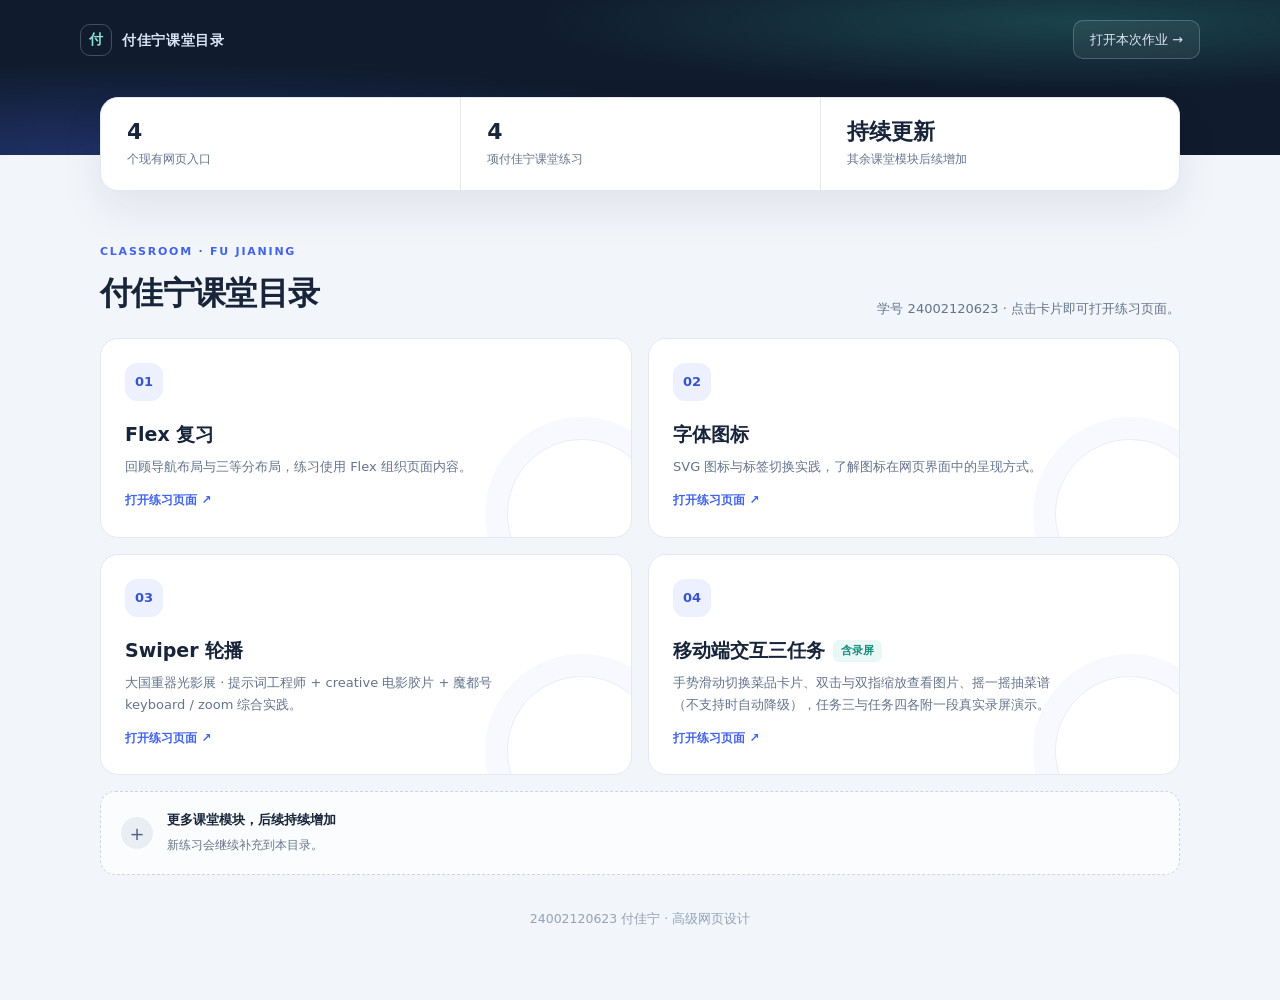
==== commit be4bd1a3: "补回 Flex 复习、字体图标、Swiper 轮播三张旧卡片及对应页面" ====
--- a/index.html
+++ b/index.html
@@ -225,8 +225,8 @@
 
 <div class="fjn_main">
   <div class="fjn_stats">
-    <div class="fjn_stat"><strong>1</strong><span>个现有网页入口</span></div>
-    <div class="fjn_stat"><strong>1</strong><span>项付佳宁课堂练习</span></div>
+    <div class="fjn_stat"><strong>4</strong><span>个现有网页入口</span></div>
+    <div class="fjn_stat"><strong>4</strong><span>项付佳宁课堂练习</span></div>
     <div class="fjn_stat"><strong>持续更新</strong><span>其余课堂模块后续增加</span></div>
   </div>
 
@@ -239,8 +239,29 @@
   </div>
 
   <div class="fjn_grid">
+    <a class="fjn_card" href="333/24002120623fujianing/index.html">
+      <span class="fjn_no">01</span>
+      <h2>Flex 复习</h2>
+      <p>回顾导航布局与三等分布局，练习使用 Flex 组织页面内容。</p>
+      <span class="fjn_cta">打开练习页面 ↗</span>
+    </a>
+
+    <a class="fjn_card" href="333/24002120623fujianing/felx.html">
+      <span class="fjn_no">02</span>
+      <h2>字体图标</h2>
+      <p>SVG 图标与标签切换实践，了解图标在网页界面中的呈现方式。</p>
+      <span class="fjn_cta">打开练习页面 ↗</span>
+    </a>
+
+    <a class="fjn_card" href="swiper-three-tasks.html">
+      <span class="fjn_no">03</span>
+      <h2>Swiper 轮播</h2>
+      <p>大国重器光影展 · 提示词工程师 + creative 电影胶片 + 魔都号 keyboard / zoom 综合实践。</p>
+      <span class="fjn_cta">打开练习页面 ↗</span>
+    </a>
+
     <a class="fjn_card" href="mobile-three-tasks.html">
-      <span class="fjn_no">01</span>
+      <span class="fjn_no">04</span>
       <h2>移动端交互三任务<span class="fjn_badge">含录屏</span></h2>
       <p>手势滑动切换菜品卡片、双击与双指缩放查看图片、摇一摇抽菜谱（不支持时自动降级），任务三与任务四各附一段真实录屏演示。</p>
       <span class="fjn_cta">打开练习页面 ↗</span>
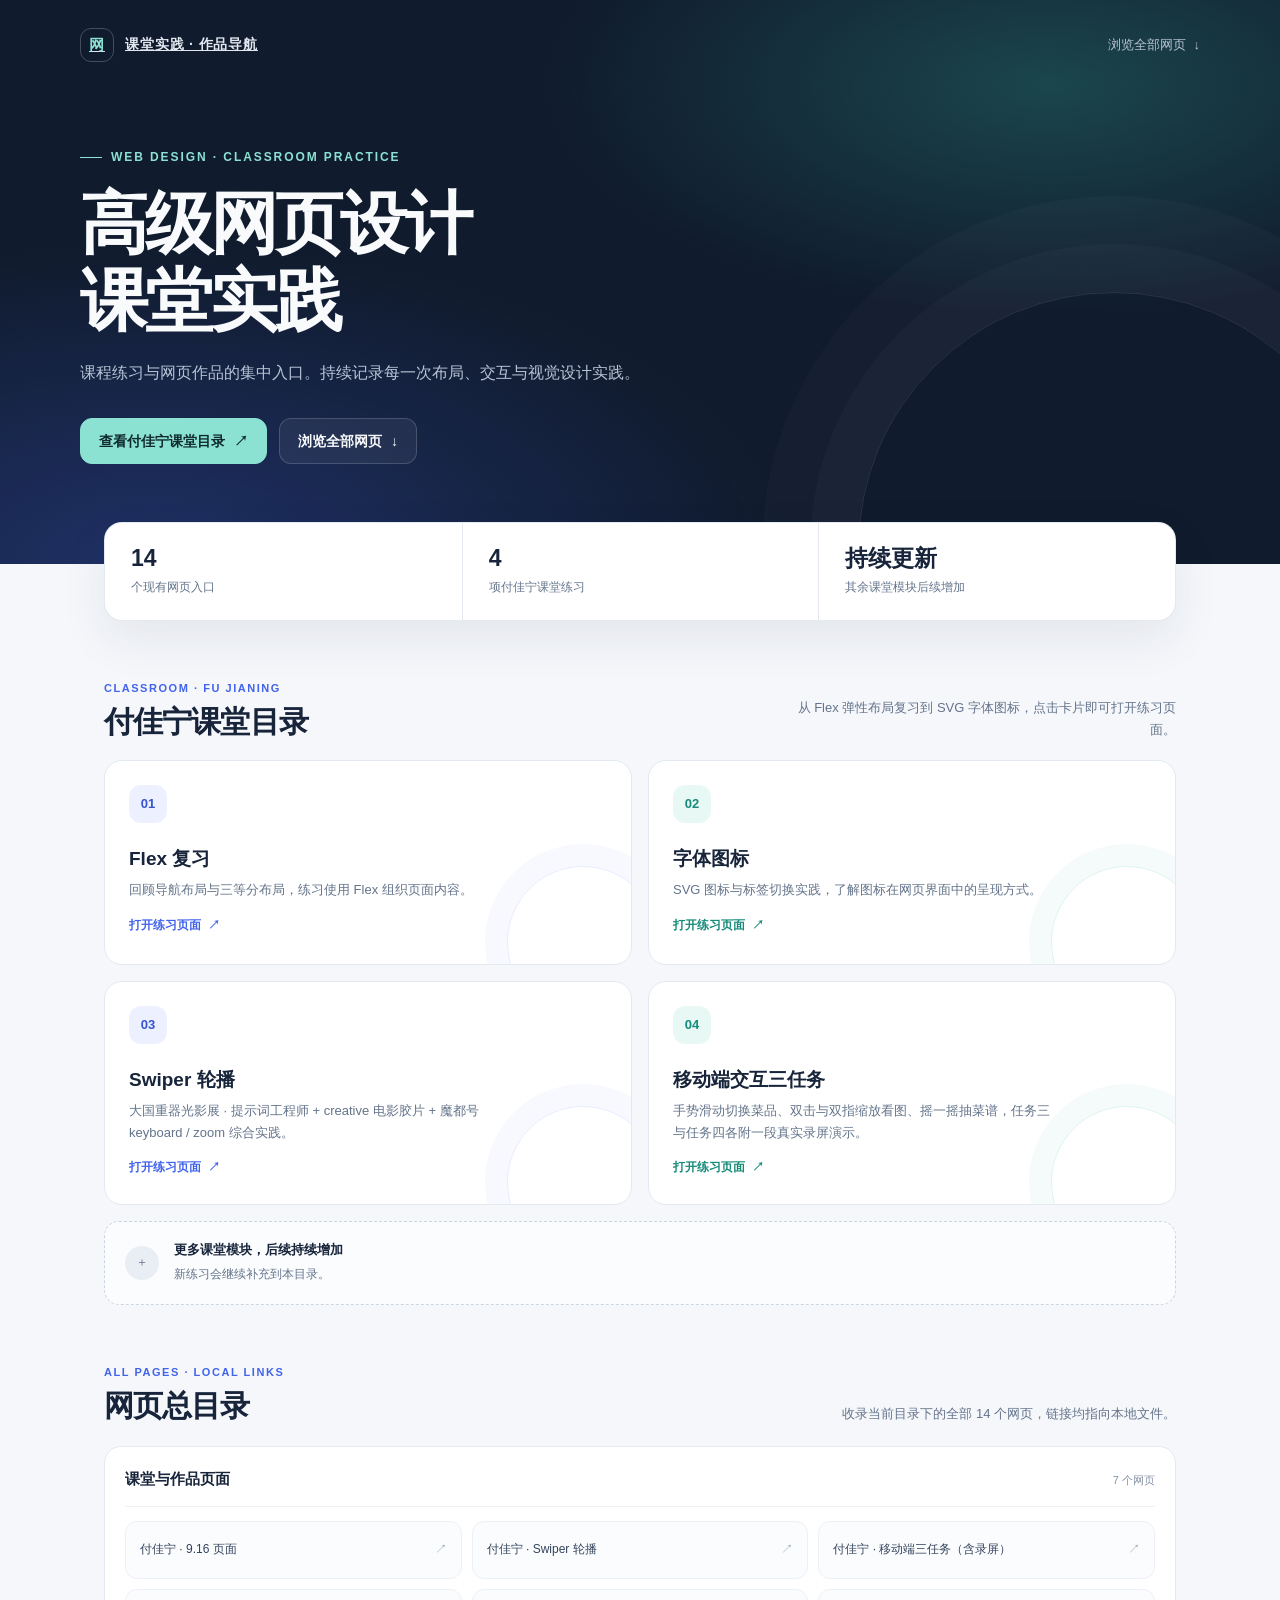
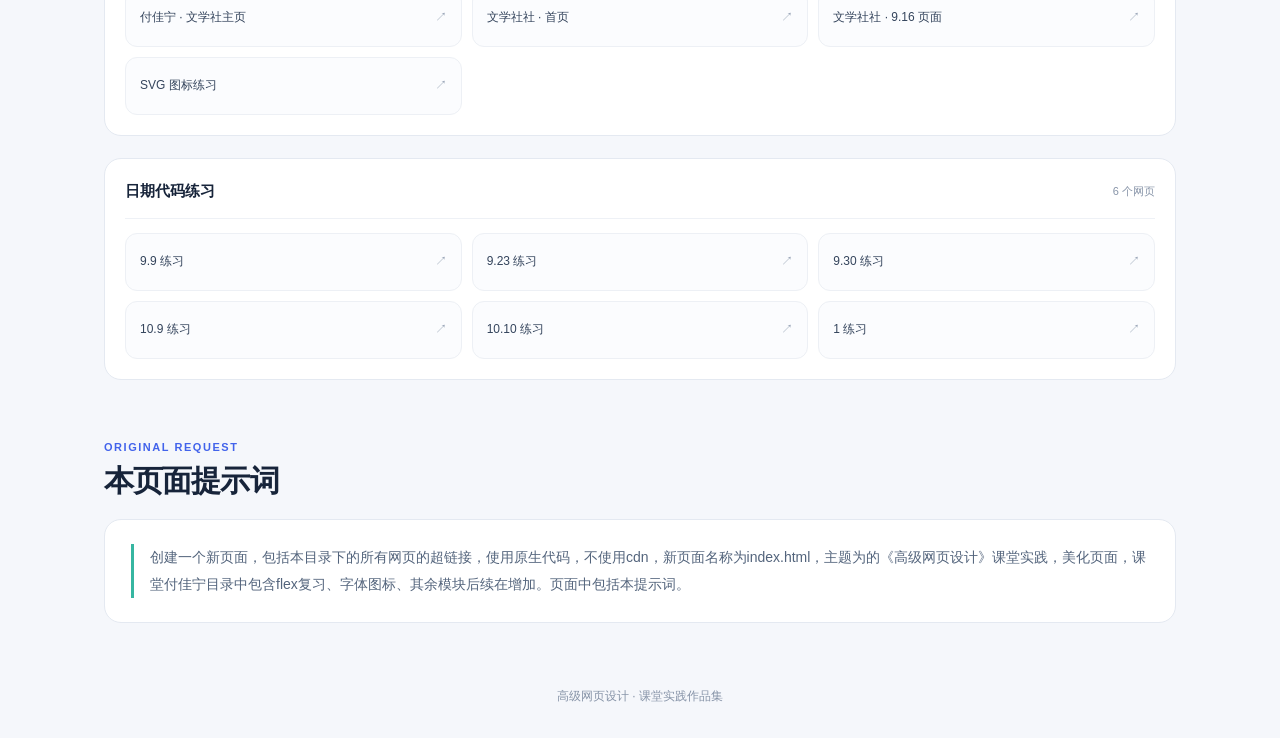
==== commit 8dd115c1: "恢复全部旧页面与完整目录，新增移动端三任务入口" ====
--- a/index.html
+++ b/index.html
@@ -1,283 +1,665 @@
 <!DOCTYPE html>
 <html lang="zh-CN">
 <head>
-<meta charset="UTF-8">
-<meta name="viewport" content="width=device-width, initial-scale=1.0">
-<meta name="theme-color" content="#0b1018">
-<title>付佳宁课堂目录 · 高级网页设计</title>
-<style>
-  /* fjn_ 课堂目录首页 */
-  * { margin: 0; padding: 0; box-sizing: border-box; }
-  body {
-    font-family: "PingFang SC", "Microsoft YaHei", system-ui, sans-serif;
-    color: #17243a;
-    background: #f2f5fa;
-    line-height: 1.65;
-  }
-  a { color: inherit; }
-
-  .fjn_hero {
-    padding: 20px max(6vw, 20px) 96px;
-    color: #f8fafc;
-    background:
-      radial-gradient(ellipse at 84% 14%, rgba(54, 182, 161, .26), transparent 36%),
-      radial-gradient(ellipse at 10% 100%, rgba(66, 99, 235, .3), transparent 42%),
-      #101b2d;
-  }
-  .fjn_topbar {
-    display: flex;
-    align-items: center;
-    justify-content: space-between;
-    gap: 16px;
-    max-width: 1120px;
-    margin: 0 auto;
-  }
-  .fjn_brand {
-    display: flex;
-    align-items: center;
-    gap: 10px;
-    font-size: 13.5px;
-    font-weight: 700;
-    letter-spacing: .05em;
-    color: #dbe6f8;
-  }
-  .fjn_mark {
-    display: grid;
-    place-items: center;
-    width: 32px;
-    height: 32px;
-    border-radius: 10px;
-    border: 1px solid rgba(255, 255, 255, .22);
-    color: #8ce2d2;
-    font-size: 14px;
-  }
-  .fjn_topbtn {
-    padding: 8px 16px;
-    border-radius: 10px;
-    border: 1px solid rgba(255, 255, 255, .2);
-    color: #e2e8f0;
-    font-size: 13px;
-    text-decoration: none;
-    background: rgba(255, 255, 255, .06);
-    transition: background .2s ease;
-  }
-  .fjn_topbtn:hover { background: rgba(255, 255, 255, .14); }
-
-  .fjn_main {
-    position: relative;
-    z-index: 2;
-    width: min(1120px, 100%);
-    margin: -58px auto 0;
-    padding: 0 20px 70px;
-  }
-  .fjn_stats {
-    display: grid;
-    grid-template-columns: repeat(3, 1fr);
-    overflow: hidden;
-    border-radius: 18px;
-    background: #fff;
-    border: 1px solid #e4e9f1;
-    box-shadow: 0 18px 44px rgba(23, 36, 58, .08);
-  }
-  .fjn_stat { padding: 20px 26px; }
-  .fjn_stat + .fjn_stat { border-left: 1px solid #e4e9f1; }
-  .fjn_stat strong { display: block; font-size: 22px; line-height: 1.25; }
-  .fjn_stat span { display: block; margin-top: 4px; font-size: 12px; color: #64748b; }
-
-  .fjn_sectionhead {
-    display: flex;
-    align-items: flex-end;
-    justify-content: space-between;
-    gap: 18px;
-    margin: 52px 0 18px;
-  }
-  .fjn_kicker {
-    font-size: 11px;
-    font-weight: 800;
-    letter-spacing: .16em;
-    color: #4263eb;
-  }
-  .fjn_sectionhead h1 {
-    margin-top: 6px;
-    font-size: clamp(24px, 4vw, 32px);
-    letter-spacing: -.02em;
-  }
-  .fjn_note {
-    max-width: 380px;
-    font-size: 13px;
-    color: #64748b;
-    text-align: right;
-  }
-
-  .fjn_grid {
-    display: grid;
-    grid-template-columns: repeat(2, minmax(0, 1fr));
-    gap: 16px;
-  }
-  .fjn_card {
-    position: relative;
-    display: block;
-    overflow: hidden;
-    padding: 24px;
-    border-radius: 18px;
-    background: #fff;
-    border: 1px solid #e4e9f1;
-    text-decoration: none;
-    transition: transform .2s ease, box-shadow .2s ease, border-color .2s ease;
-  }
-  .fjn_card:hover {
-    transform: translateY(-3px);
-    border-color: #b7c4f7;
-    box-shadow: 0 14px 30px rgba(23, 36, 58, .08);
-  }
-  .fjn_card::after {
-    content: "";
-    position: absolute;
-    right: -26px;
-    bottom: -52px;
-    width: 148px;
-    height: 148px;
-    border-radius: 50%;
-    border: 1px solid rgba(66, 99, 235, .12);
-    box-shadow: 0 0 0 22px rgba(66, 99, 235, .035);
-    pointer-events: none;
-  }
-  .fjn_no {
-    display: inline-grid;
-    place-items: center;
-    width: 38px;
-    height: 38px;
-    border-radius: 12px;
-    background: #edf1ff;
-    color: #3754ce;
-    font-size: 13px;
-    font-weight: 800;
-  }
-  .fjn_card h2 { margin: 18px 0 6px; font-size: 19px; }
-  .fjn_card p { font-size: 13px; color: #64748b; max-width: 380px; }
-  .fjn_cta {
-    display: inline-block;
-    margin-top: 14px;
-    font-size: 12px;
-    font-weight: 800;
-    color: #4263eb;
-  }
-  .fjn_badge {
-    display: inline-block;
-    margin-left: 8px;
-    padding: 2px 8px;
-    border-radius: 6px;
-    font-size: 11px;
-    font-weight: 700;
-    color: #168b79;
-    background: #e8f8f4;
-    vertical-align: middle;
-  }
-
-  .fjn_more {
-    display: flex;
-    align-items: center;
-    gap: 14px;
-    margin-top: 16px;
-    padding: 17px 20px;
-    border-radius: 15px;
-    border: 1px dashed #cbd5e1;
-    background: rgba(255, 255, 255, .65);
-  }
-  .fjn_more i {
-    display: grid;
-    place-items: center;
-    width: 32px;
-    height: 32px;
-    border-radius: 50%;
-    background: #e9eef5;
-    color: #53647c;
-    font-style: normal;
-    font-size: 18px;
-  }
-  .fjn_more strong { display: block; font-size: 13px; }
-  .fjn_more span { font-size: 12px; color: #64748b; }
-
-  .fjn_foot {
-    margin-top: 34px;
-    text-align: center;
-    font-size: 12.5px;
-    color: #94a3b8;
-  }
-
-  @media (max-width: 720px) {
-    .fjn_grid { grid-template-columns: 1fr; }
-    .fjn_stats { grid-template-columns: 1fr; }
-    .fjn_stat + .fjn_stat { border-left: 0; border-top: 1px solid #e4e9f1; }
-    .fjn_sectionhead { flex-direction: column; align-items: flex-start; }
-    .fjn_note { text-align: left; }
-  }
-</style>
+    <meta charset="UTF-8">
+    <meta name="viewport" content="width=device-width, initial-scale=1.0">
+    <meta name="theme-color" content="#101b2d">
+    <title>高级网页设计｜课堂实践</title>
+    <style>
+        :root {
+            color-scheme: light;
+            --ink: #17243a;
+            --muted: #64748b;
+            --paper: #f5f7fb;
+            --line: #e4e9f1;
+            --blue: #4263eb;
+            --teal: #36b6a1;
+        }
+
+        * {
+            box-sizing: border-box;
+        }
+
+        html {
+            scroll-behavior: smooth;
+        }
+
+        body {
+            min-width: 320px;
+            margin: 0;
+            color: var(--ink);
+            background: var(--paper);
+            font-family: "Microsoft YaHei", "PingFang SC", Arial, sans-serif;
+            line-height: 1.65;
+        }
+
+        a {
+            color: inherit;
+        }
+
+        .hero {
+            position: relative;
+            overflow: hidden;
+            padding: 28px max(6vw, 24px) 100px;
+            color: #f8fafc;
+            background:
+                radial-gradient(ellipse at 82% 15%, rgba(54, 182, 161, .28), transparent 34%),
+                radial-gradient(ellipse at 12% 100%, rgba(66, 99, 235, .3), transparent 40%),
+                #101b2d;
+        }
+
+        .hero::after {
+            position: absolute;
+            right: -90px;
+            bottom: -240px;
+            width: 510px;
+            height: 510px;
+            border: 1px solid rgba(255, 255, 255, .1);
+            border-radius: 50%;
+            box-shadow: 0 0 0 48px rgba(255, 255, 255, .025), 0 0 0 96px rgba(255, 255, 255, .02);
+            content: "";
+            pointer-events: none;
+        }
+
+        .topbar,
+        .hero-content,
+        main,
+        footer {
+            width: min(1120px, 100%);
+            margin-inline: auto;
+        }
+
+        .topbar {
+            display: flex;
+            align-items: center;
+            justify-content: space-between;
+            gap: 20px;
+        }
+
+        .brand {
+            display: flex;
+            align-items: center;
+            gap: 11px;
+            color: #e2e8f0;
+            font-size: 14px;
+            font-weight: 700;
+            letter-spacing: .06em;
+        }
+
+        .brand-mark {
+            display: grid;
+            width: 34px;
+            height: 34px;
+            place-items: center;
+            border: 1px solid rgba(255, 255, 255, .22);
+            border-radius: 11px;
+            color: #8ce2d2;
+            font-size: 15px;
+        }
+
+        .top-link {
+            color: #b7c3d5;
+            font-size: 13px;
+            text-decoration: none;
+        }
+
+        .top-link:hover {
+            color: white;
+        }
+
+        .hero-content {
+            position: relative;
+            z-index: 1;
+            padding-top: 78px;
+        }
+
+        .eyebrow {
+            display: inline-flex;
+            align-items: center;
+            gap: 9px;
+            margin: 0 0 18px;
+            color: #8ce2d2;
+            font-size: 12px;
+            font-weight: 700;
+            letter-spacing: .16em;
+            text-transform: uppercase;
+        }
+
+        .eyebrow::before {
+            width: 22px;
+            height: 1px;
+            background: currentColor;
+            content: "";
+        }
+
+        h1 {
+            max-width: 760px;
+            margin: 0;
+            font-size: clamp(38px, 6vw, 68px);
+            font-weight: 750;
+            letter-spacing: -.045em;
+            line-height: 1.12;
+        }
+
+        .hero-copy {
+            max-width: 570px;
+            margin: 22px 0 0;
+            color: #b7c3d5;
+            font-size: 16px;
+        }
+
+        .hero-actions {
+            display: flex;
+            flex-wrap: wrap;
+            gap: 12px;
+            margin-top: 32px;
+        }
+
+        .button {
+            display: inline-flex;
+            min-height: 46px;
+            align-items: center;
+            justify-content: center;
+            gap: 9px;
+            padding: 0 18px;
+            border: 1px solid rgba(255, 255, 255, .16);
+            border-radius: 12px;
+            color: #f8fafc;
+            background: rgba(255, 255, 255, .06);
+            font-size: 14px;
+            font-weight: 700;
+            text-decoration: none;
+            transition: transform .2s ease, background .2s ease;
+        }
+
+        .button.primary {
+            border-color: #8ce2d2;
+            color: #102b30;
+            background: #8ce2d2;
+        }
+
+        .button:hover {
+            transform: translateY(-2px);
+            background: rgba(255, 255, 255, .13);
+        }
+
+        .button.primary:hover {
+            background: #a4efdf;
+        }
+
+        main {
+            position: relative;
+            z-index: 2;
+            padding: 0 24px 64px;
+            margin-top: -42px;
+        }
+
+        .overview {
+            display: grid;
+            grid-template-columns: repeat(3, 1fr);
+            overflow: hidden;
+            border: 1px solid rgba(226, 232, 240, .9);
+            border-radius: 18px;
+            background: #fff;
+            box-shadow: 0 18px 48px rgba(23, 36, 58, .08);
+        }
+
+        .stat {
+            padding: 22px 26px;
+        }
+
+        .stat + .stat {
+            border-left: 1px solid var(--line);
+        }
+
+        .stat strong {
+            display: block;
+            color: var(--ink);
+            font-size: 23px;
+            line-height: 1.2;
+        }
+
+        .stat span {
+            display: block;
+            margin-top: 5px;
+            color: var(--muted);
+            font-size: 12px;
+        }
+
+        .section {
+            padding-top: 58px;
+            scroll-margin-top: 24px;
+        }
+
+        .section-heading {
+            display: flex;
+            align-items: end;
+            justify-content: space-between;
+            gap: 20px;
+            margin-bottom: 20px;
+        }
+
+        .section-kicker {
+            margin: 0 0 6px;
+            color: var(--blue);
+            font-size: 11px;
+            font-weight: 800;
+            letter-spacing: .14em;
+        }
+
+        h2 {
+            margin: 0;
+            font-size: clamp(23px, 3vw, 30px);
+            letter-spacing: -.03em;
+            line-height: 1.25;
+        }
+
+        .section-note {
+            max-width: 390px;
+            margin: 0;
+            color: var(--muted);
+            font-size: 13px;
+            text-align: right;
+        }
+
+        .practice-grid {
+            display: grid;
+            grid-template-columns: repeat(2, minmax(0, 1fr));
+            gap: 16px;
+        }
+
+        .practice-card {
+            position: relative;
+            overflow: hidden;
+            min-height: 205px;
+            padding: 24px;
+            border: 1px solid var(--line);
+            border-radius: 18px;
+            background: #fff;
+            text-decoration: none;
+            transition: border-color .2s ease, box-shadow .2s ease, transform .2s ease;
+        }
+
+        .practice-card::after {
+            position: absolute;
+            right: -28px;
+            bottom: -54px;
+            width: 150px;
+            height: 150px;
+            border: 1px solid rgba(66, 99, 235, .12);
+            border-radius: 50%;
+            box-shadow: 0 0 0 22px rgba(66, 99, 235, .035);
+            content: "";
+            pointer-events: none;
+        }
+
+        .practice-card:hover,
+        .page-link:hover {
+            transform: translateY(-3px);
+            border-color: #b7c4f7;
+            box-shadow: 0 14px 30px rgba(23, 36, 58, .08);
+        }
+
+        .practice-card.icon-card::after {
+            border-color: rgba(54, 182, 161, .17);
+            box-shadow: 0 0 0 22px rgba(54, 182, 161, .05);
+        }
+
+        .card-index {
+            display: inline-grid;
+            width: 38px;
+            height: 38px;
+            place-items: center;
+            border-radius: 12px;
+            color: #3754ce;
+            background: #edf1ff;
+            font-size: 13px;
+            font-weight: 800;
+        }
+
+        .icon-card .card-index {
+            color: #168b79;
+            background: #e8f8f4;
+        }
+
+        .practice-card h3 {
+            margin: 20px 0 5px;
+            font-size: 19px;
+        }
+
+        .practice-card p {
+            max-width: 380px;
+            margin: 0;
+            color: var(--muted);
+            font-size: 13px;
+        }
+
+        .card-cta {
+            display: inline-block;
+            margin-top: 15px;
+            color: var(--blue);
+            font-size: 12px;
+            font-weight: 800;
+        }
+
+        .icon-card .card-cta {
+            color: #168b79;
+        }
+
+        .upcoming {
+            display: flex;
+            align-items: center;
+            gap: 15px;
+            margin-top: 16px;
+            padding: 17px 20px;
+            border: 1px dashed #cbd5e1;
+            border-radius: 15px;
+            background: rgba(255, 255, 255, .62);
+        }
+
+        .upcoming-mark {
+            display: grid;
+            width: 34px;
+            height: 34px;
+            flex: 0 0 auto;
+            place-items: center;
+            border-radius: 50%;
+            color: #53647c;
+            background: #e9eef5;
+            font-size: 19px;
+        }
+
+        .upcoming strong {
+            display: block;
+            font-size: 13px;
+        }
+
+        .upcoming span {
+            color: var(--muted);
+            font-size: 12px;
+        }
+
+        .directory-group {
+            margin-top: 22px;
+            padding: 20px;
+            border: 1px solid var(--line);
+            border-radius: 17px;
+            background: #fff;
+        }
+
+        .group-heading {
+            display: flex;
+            align-items: center;
+            justify-content: space-between;
+            gap: 12px;
+            padding-bottom: 14px;
+            border-bottom: 1px solid #eef1f6;
+        }
+
+        .group-heading h3 {
+            margin: 0;
+            font-size: 15px;
+        }
+
+        .group-count {
+            color: #8794a8;
+            font-size: 11px;
+        }
+
+        .page-list {
+            display: grid;
+            grid-template-columns: repeat(3, minmax(0, 1fr));
+            gap: 10px;
+            padding-top: 14px;
+        }
+
+        .page-link {
+            display: flex;
+            min-height: 58px;
+            align-items: center;
+            justify-content: space-between;
+            gap: 10px;
+            padding: 12px 14px;
+            border: 1px solid #edf0f5;
+            border-radius: 12px;
+            color: #34445c;
+            background: #fbfcfe;
+            font-size: 12px;
+            text-decoration: none;
+            transition: border-color .2s ease, box-shadow .2s ease, transform .2s ease;
+        }
+
+        .page-link span:last-child {
+            color: #9aa6b8;
+        }
+
+        .prompt-card {
+            padding: 24px 26px;
+            border: 1px solid var(--line);
+            border-radius: 17px;
+            background: #fff;
+        }
+
+        .prompt-card p {
+            margin: 0;
+            padding-left: 16px;
+            border-left: 3px solid var(--teal);
+            color: #53647c;
+            font-size: 14px;
+            line-height: 1.9;
+        }
+
+        footer {
+            padding: 0 24px 32px;
+            color: #8794a8;
+            font-size: 12px;
+            text-align: center;
+        }
+
+        @media (max-width: 700px) {
+            .hero {
+                padding: 22px 20px 82px;
+            }
+
+            .hero-content {
+                padding-top: 62px;
+            }
+
+            main {
+                padding-inline: 16px;
+            }
+
+            .overview {
+                grid-template-columns: 1fr;
+            }
+
+            .stat {
+                display: flex;
+                align-items: baseline;
+                justify-content: space-between;
+                gap: 12px;
+                padding: 15px 20px;
+            }
+
+            .stat + .stat {
+                border-top: 1px solid var(--line);
+                border-left: 0;
+            }
+
+            .stat span {
+                margin-top: 0;
+                text-align: right;
+            }
+
+            .section-heading {
+                align-items: start;
+                flex-direction: column;
+                gap: 8px;
+            }
+
+            .section-note {
+                text-align: left;
+            }
+
+            .practice-grid {
+                grid-template-columns: 1fr;
+            }
+
+            .page-list {
+                grid-template-columns: repeat(2, minmax(0, 1fr));
+            }
+        }
+
+        @media (max-width: 440px) {
+            .top-link {
+                font-size: 11px;
+            }
+
+            .page-list {
+                grid-template-columns: 1fr;
+            }
+
+            .directory-group {
+                padding: 16px;
+            }
+        }
+
+        @media (prefers-reduced-motion: reduce) {
+            *,
+            *::before,
+            *::after {
+                scroll-behavior: auto !important;
+                transition-duration: .01ms !important;
+            }
+        }
+    </style>
 </head>
 <body>
-
-<div class="fjn_hero">
-  <div class="fjn_topbar">
-    <div class="fjn_brand"><span class="fjn_mark">付</span>付佳宁课堂目录</div>
-    <a class="fjn_topbtn" href="mobile-three-tasks.html">打开本次作业 →</a>
-  </div>
-</div>
-
-<div class="fjn_main">
-  <div class="fjn_stats">
-    <div class="fjn_stat"><strong>4</strong><span>个现有网页入口</span></div>
-    <div class="fjn_stat"><strong>4</strong><span>项付佳宁课堂练习</span></div>
-    <div class="fjn_stat"><strong>持续更新</strong><span>其余课堂模块后续增加</span></div>
-  </div>
-
-  <div class="fjn_sectionhead">
-    <div>
-      <div class="fjn_kicker">CLASSROOM · FU JIANING</div>
-      <h1>付佳宁课堂目录</h1>
-    </div>
-    <p class="fjn_note">学号 24002120623 · 点击卡片即可打开练习页面。</p>
-  </div>
-
-  <div class="fjn_grid">
-    <a class="fjn_card" href="333/24002120623fujianing/index.html">
-      <span class="fjn_no">01</span>
-      <h2>Flex 复习</h2>
-      <p>回顾导航布局与三等分布局，练习使用 Flex 组织页面内容。</p>
-      <span class="fjn_cta">打开练习页面 ↗</span>
-    </a>
-
-    <a class="fjn_card" href="333/24002120623fujianing/felx.html">
-      <span class="fjn_no">02</span>
-      <h2>字体图标</h2>
-      <p>SVG 图标与标签切换实践，了解图标在网页界面中的呈现方式。</p>
-      <span class="fjn_cta">打开练习页面 ↗</span>
-    </a>
-
-    <a class="fjn_card" href="swiper-three-tasks.html">
-      <span class="fjn_no">03</span>
-      <h2>Swiper 轮播</h2>
-      <p>大国重器光影展 · 提示词工程师 + creative 电影胶片 + 魔都号 keyboard / zoom 综合实践。</p>
-      <span class="fjn_cta">打开练习页面 ↗</span>
-    </a>
-
-    <a class="fjn_card" href="mobile-three-tasks.html">
-      <span class="fjn_no">04</span>
-      <h2>移动端交互三任务<span class="fjn_badge">含录屏</span></h2>
-      <p>手势滑动切换菜品卡片、双击与双指缩放查看图片、摇一摇抽菜谱（不支持时自动降级），任务三与任务四各附一段真实录屏演示。</p>
-      <span class="fjn_cta">打开练习页面 ↗</span>
-    </a>
-  </div>
-
-  <div class="fjn_more">
-    <i>+</i>
-    <div>
-      <strong>更多课堂模块，后续持续增加</strong>
-      <span>新练习会继续补充到本目录。</span>
-    </div>
-  </div>
-
-  <div class="fjn_foot">24002120623 付佳宁 · 高级网页设计</div>
-</div>
-
+    <header class="hero">
+        <nav class="topbar" aria-label="页面导航">
+            <a class="brand" href="#top">
+                <span class="brand-mark" aria-hidden="true">网</span>
+                <span>课堂实践 · 作品导航</span>
+            </a>
+            <a class="top-link" href="#directory">浏览全部网页&nbsp; ↓</a>
+        </nav>
+        <div class="hero-content" id="top">
+            <p class="eyebrow">WEB DESIGN · CLASSROOM PRACTICE</p>
+            <h1>高级网页设计<br>课堂实践</h1>
+            <p class="hero-copy">课程练习与网页作品的集中入口。持续记录每一次布局、交互与视觉设计实践。</p>
+            <div class="hero-actions">
+                <a class="button primary" href="#practice">查看付佳宁课堂目录 <span aria-hidden="true">↗</span></a>
+                <a class="button" href="#directory">浏览全部网页 <span aria-hidden="true">↓</span></a>
+            </div>
+        </div>
+    </header>
+
+    <main>
+        <section class="overview" aria-label="网页目录概况">
+            <div class="stat"><strong>14</strong><span>个现有网页入口</span></div>
+            <div class="stat"><strong>4</strong><span>项付佳宁课堂练习</span></div>
+            <div class="stat"><strong>持续更新</strong><span>其余课堂模块后续增加</span></div>
+        </section>
+
+        <section class="section" id="practice">
+            <div class="section-heading">
+                <div>
+                    <p class="section-kicker">CLASSROOM · FU JIANING</p>
+                    <h2>付佳宁课堂目录</h2>
+                </div>
+                <p class="section-note">从 Flex 弹性布局复习到 SVG 字体图标，点击卡片即可打开练习页面。</p>
+            </div>
+
+            <div class="practice-grid">
+                <a class="practice-card" href="333/24002120623fujianing/index.html">
+                    <span class="card-index">01</span>
+                    <h3>Flex 复习</h3>
+                    <p>回顾导航布局与三等分布局，练习使用 Flex 组织页面内容。</p>
+                    <span class="card-cta">打开练习页面&nbsp; ↗</span>
+                </a>
+                <a class="practice-card icon-card" href="333/24002120623fujianing/felx.html">
+                    <span class="card-index">02</span>
+                    <h3>字体图标</h3>
+                    <p>SVG 图标与标签切换实践，了解图标在网页界面中的呈现方式。</p>
+                    <span class="card-cta">打开练习页面&nbsp; ↗</span>
+                </a>
+                <a class="practice-card" href="swiper-three-tasks.html">
+                    <span class="card-index">03</span>
+                    <h3>Swiper 轮播</h3>
+                    <p>大国重器光影展 · 提示词工程师 + creative 电影胶片 + 魔都号 keyboard / zoom 综合实践。</p>
+                    <span class="card-cta">打开练习页面&nbsp; ↗</span>
+                </a>
+                <a class="practice-card icon-card" href="mobile-three-tasks.html">
+                    <span class="card-index">04</span>
+                    <h3>移动端交互三任务</h3>
+                    <p>手势滑动切换菜品、双击与双指缩放看图、摇一摇抽菜谱，任务三与任务四各附一段真实录屏演示。</p>
+                    <span class="card-cta">打开练习页面&nbsp; ↗</span>
+                </a>
+            </div>
+
+            <div class="upcoming">
+                <span class="upcoming-mark" aria-hidden="true">＋</span>
+                <div>
+                    <strong>更多课堂模块，后续持续增加</strong>
+                    <span>新练习会继续补充到本目录。</span>
+                </div>
+            </div>
+        </section>
+
+        <section class="section" id="directory">
+            <div class="section-heading">
+                <div>
+                    <p class="section-kicker">ALL PAGES · LOCAL LINKS</p>
+                    <h2>网页总目录</h2>
+                </div>
+                <p class="section-note">收录当前目录下的全部 14 个网页，链接均指向本地文件。</p>
+            </div>
+
+            <section class="directory-group" aria-labelledby="student-work-title">
+                <div class="group-heading">
+                    <h3 id="student-work-title">课堂与作品页面</h3>
+                    <span class="group-count">7 个网页</span>
+                </div>
+                <div class="page-list">
+                    <a class="page-link" href="333/24002120623fujianing/9.16.html"><span>付佳宁 · 9.16 页面</span><span>↗</span></a>
+                    <a class="page-link" href="swiper-three-tasks.html"><span>付佳宁 · Swiper 轮播</span><span>↗</span></a>
+                    <a class="page-link" href="mobile-three-tasks.html"><span>付佳宁 · 移动端三任务（含录屏）</span><span>↗</span></a>
+                    <a class="page-link" href="24002120623fujianing/index.html"><span>付佳宁 · 文学社主页</span><span>↗</span></a>
+                    <a class="page-link" href="新建文件夹/index.html"><span>文学社社 · 首页</span><span>↗</span></a>
+                    <a class="page-link" href="新建文件夹/9.16.html"><span>文学社社 · 9.16 页面</span><span>↗</span></a>
+                    <a class="page-link" href="新建文件夹/felx.html"><span>SVG 图标练习</span><span>↗</span></a>
+                </div>
+            </section>
+
+            <section class="directory-group" aria-labelledby="date-work-title">
+                <div class="group-heading">
+                    <h3 id="date-work-title">日期代码练习</h3>
+                    <span class="group-count">6 个网页</span>
+                </div>
+                <div class="page-list">
+                    <a class="page-link" href="日期代码/9.9.html"><span>9.9 练习</span><span>↗</span></a>
+                    <a class="page-link" href="日期代码/9.23.html"><span>9.23 练习</span><span>↗</span></a>
+                    <a class="page-link" href="日期代码/9.30.html"><span>9.30 练习</span><span>↗</span></a>
+                    <a class="page-link" href="日期代码/10.9.html"><span>10.9 练习</span><span>↗</span></a>
+                    <a class="page-link" href="日期代码/10.10.html"><span>10.10 练习</span><span>↗</span></a>
+                    <a class="page-link" href="日期代码/1.html"><span>1 练习</span><span>↗</span></a>
+                </div>
+            </section>
+        </section>
+
+        <section class="section" id="prompt">
+            <div class="section-heading">
+                <div>
+                    <p class="section-kicker">ORIGINAL REQUEST</p>
+                    <h2>本页面提示词</h2>
+                </div>
+            </div>
+            <div class="prompt-card">
+                <p>创建一个新页面，包括本目录下的所有网页的超链接，使用原生代码，不使用cdn，新页面名称为index.html，主题为的《高级网页设计》课堂实践，美化页面，课堂付佳宁目录中包含flex复习、字体图标、其余模块后续在增加。页面中包括本提示词。</p>
+            </div>
+        </section>
+    </main>
+
+    <footer>高级网页设计 · 课堂实践作品集</footer>
 </body>
 </html>
